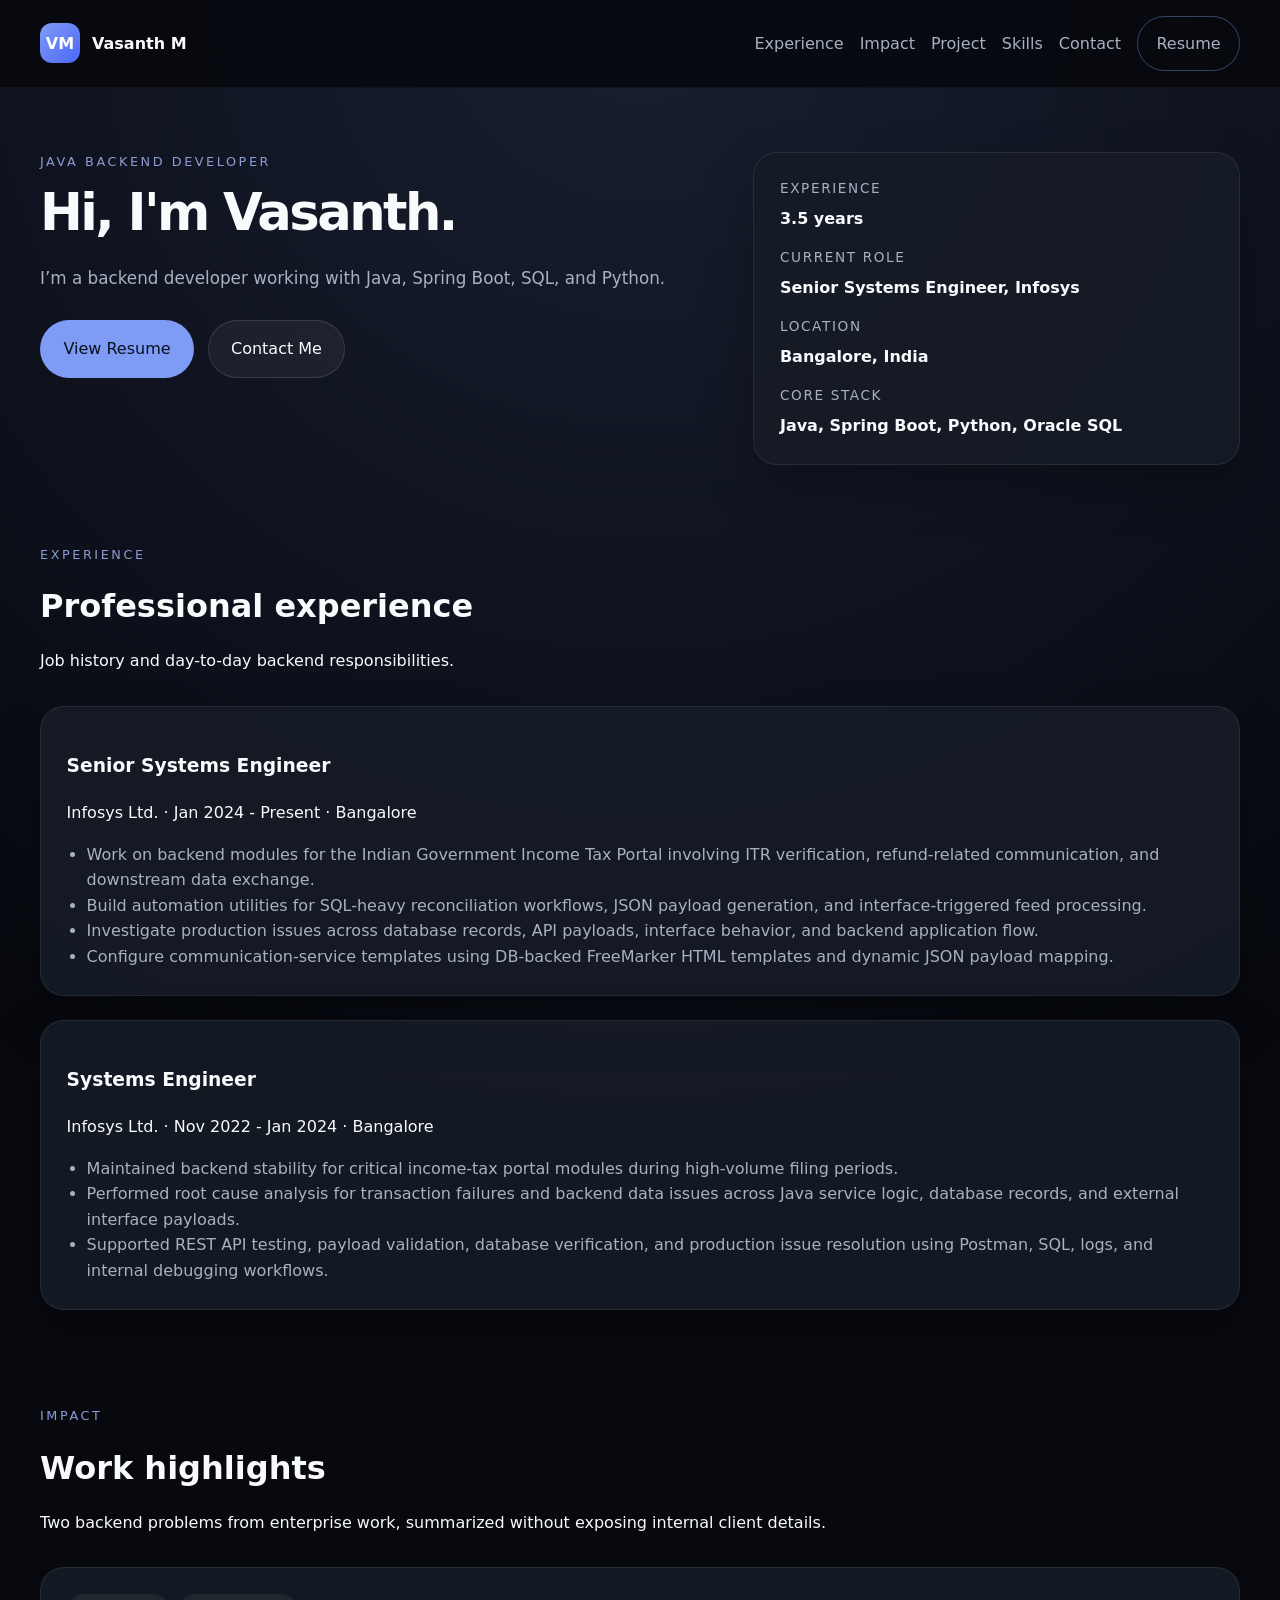
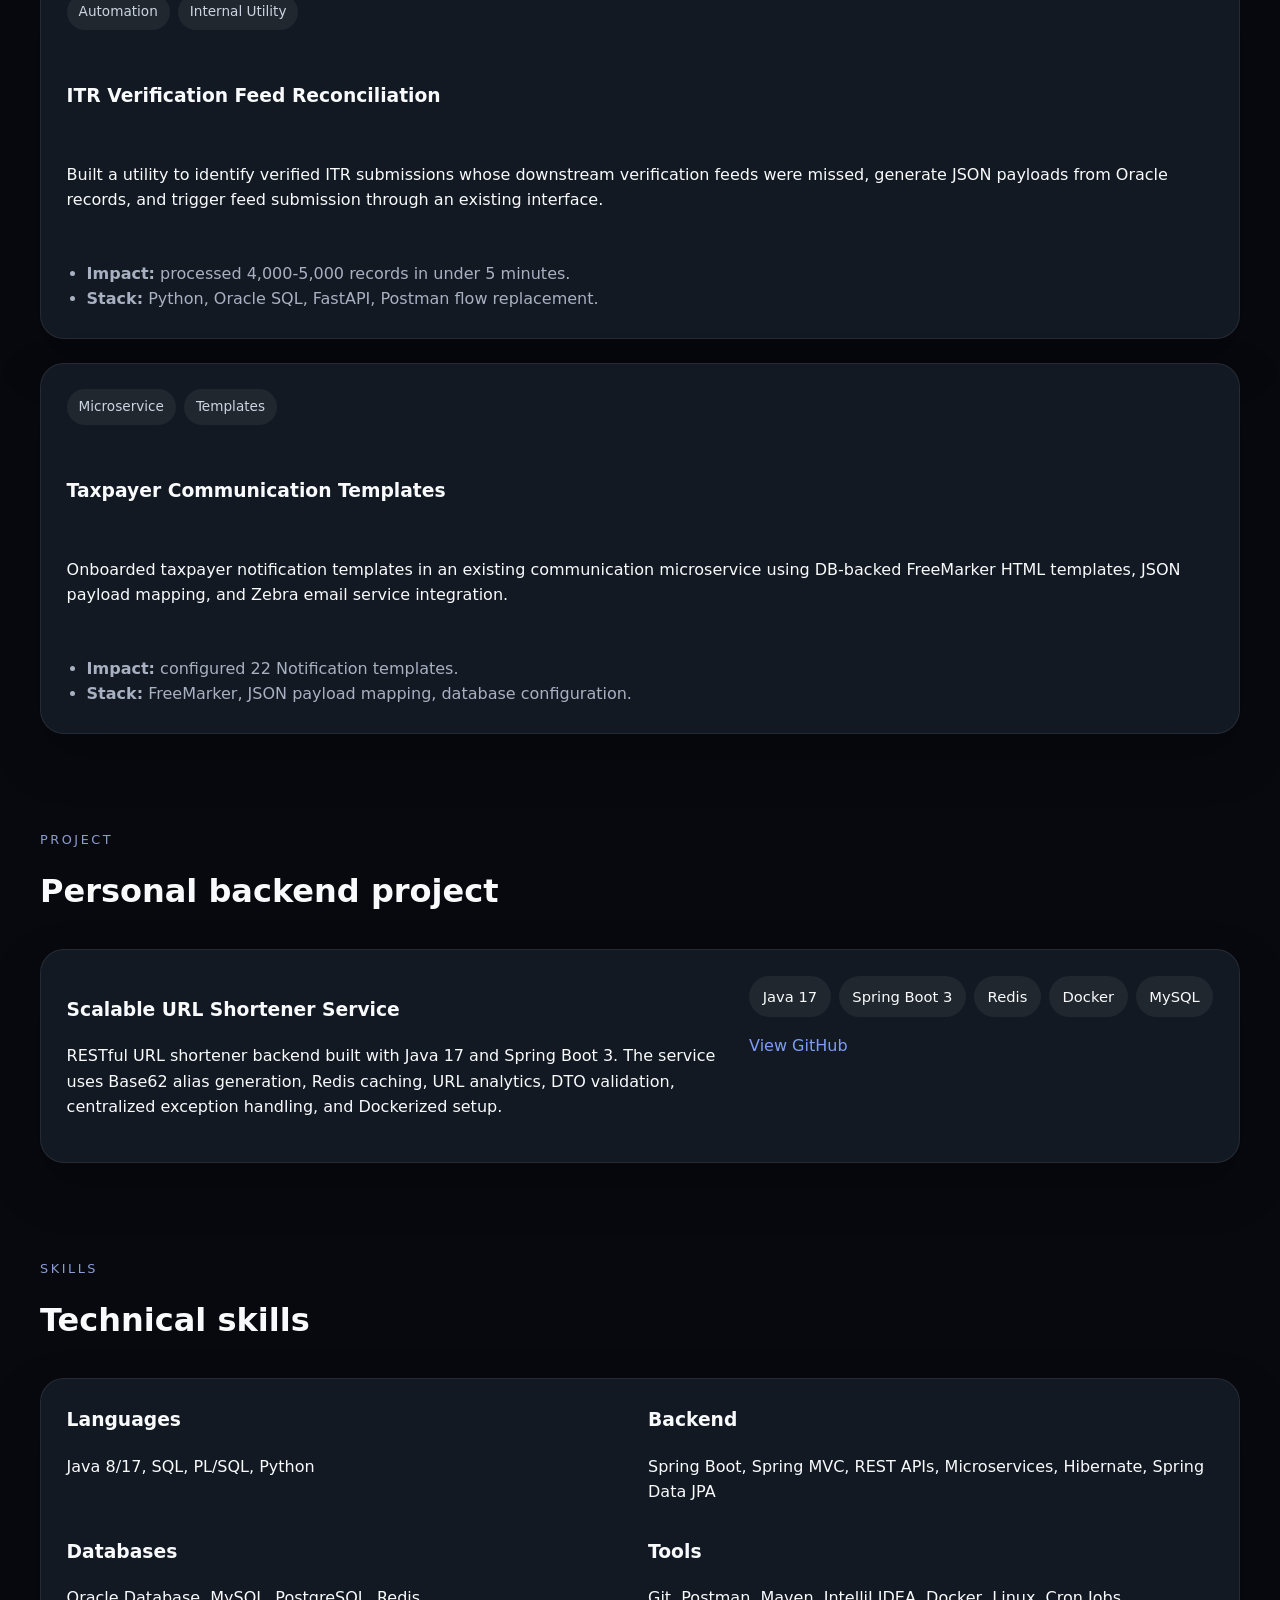
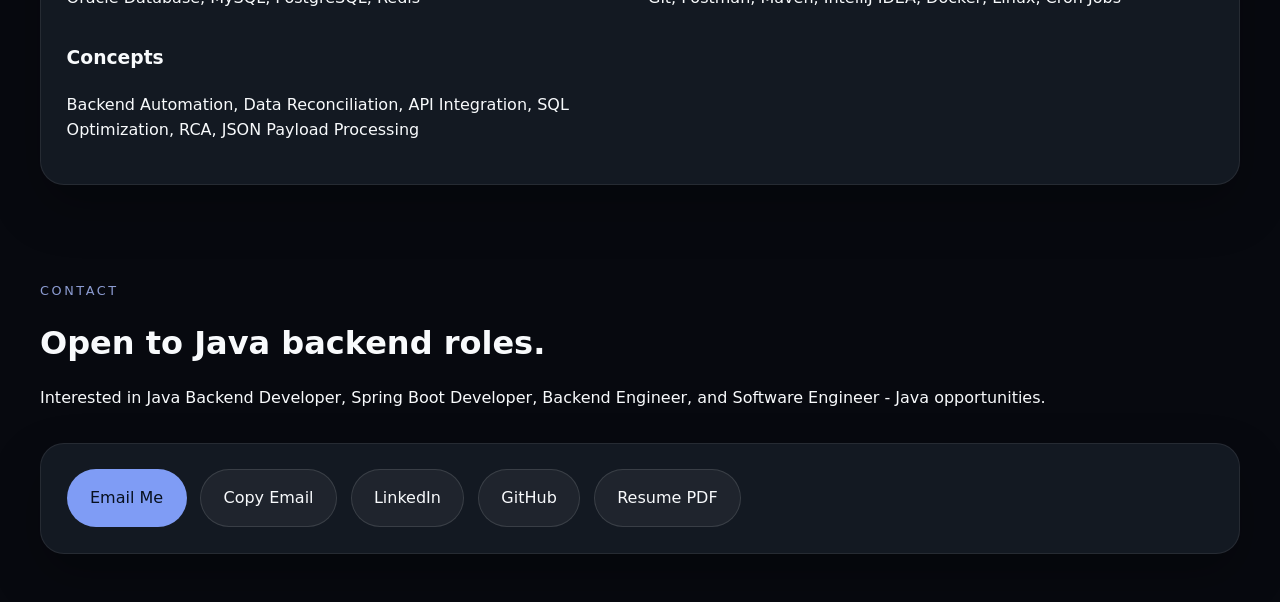
==== index.html @ 172b29e1 "Fixed Mobile Menu view" ====
<!doctype html>
<html lang="en">
<head>
  <meta charset="utf-8" />
  <meta name="viewport" content="width=device-width, initial-scale=1" />
  <title>Vasanth M | Java Backend Developer</title>
  <meta charset="UTF-8">
  <meta name="viewport" content="width=device-width, initial-scale=1.0">
  <title>Vasanth M | Portfolio</title>
  <link rel="icon" type="image/png" href="/favicon.png">
  <meta name="description" content="Portfolio of Vasanth M, Java Backend Developer with 3.5 years of experience in Java, Spring Boot, REST APIs, Oracle SQL, backend automation, data reconciliation, and production debugging." />
  <meta name="author" content="Vasanth M" />
  <meta name="robots" content="index, follow" />
  <meta property="og:title" content="Vasanth M | Java Backend Developer" />
  <meta property="og:description" content="Java Backend Developer focused on Spring Boot APIs, SQL-heavy backend workflows, automation utilities, and production debugging." />
  <meta property="og:type" content="website" />
  <meta property="og:url" content="https://www.vasanthkumar.online/" />
  <meta name="theme-color" content="#111318" />
  <link rel="icon" type="image/png" href="/favicon.png">  
  <link rel="canonical" href="https://www.vasanthkumar.online/" />
  <link rel="stylesheet" href="styles.css" />
  <script type="application/ld+json">
  {
    "@context": "https://schema.org",
    "@type": "Person",
    "name": "Vasanth M",
    "jobTitle": "Java Backend Developer",
    "email": "mailto:vasanthmodepalli@gmail.com",
    "telephone": "+91-8500149037",
    "url": "https://www.vasanthkumar.online/",
    "sameAs": [
      "https://www.linkedin.com/in/vasanthmodepalli/",
      "https://github.com/modepallivasanth"
    ],
    "address": {
      "@type": "PostalAddress",
      "addressLocality": "Bangalore",
      "addressCountry": "India"
    }
  }
  </script>
</head>
<body>
  <a class="skip-link" href="#main">Skip to content</a>

  <header class="site-header">
    <nav class="nav container" aria-label="Primary navigation">
      <a class="brand" href="#top" aria-label="Vasanth M home">
        <span class="brand-mark">VM</span>
        <span>Vasanth M</span>
      </a>
      <button class="nav-toggle" type="button" aria-expanded="false" aria-controls="nav-menu">Menu</button>
      <div class="nav-menu" id="nav-menu">
        <a href="#experience">Experience</a>
        <a href="#impact">Impact</a>
        <a href="#project">Project</a>
        <a href="#skills">Skills</a>
        <a href="#contact">Contact</a>
        <a class="nav-resume" href="assets/Vasanth_M_Resume.pdf" target="_blank" rel="noopener">Resume</a>
      </div>
    </nav>
  </header>

  <main id="main">
    <section class="hero container" id="top">
      <div class="hero-copy-wrap">
        <p class="eyebrow">Java Backend Developer</p>
        <h1>Hi, I'm Vasanth.</h1>
        <p class="hero-copy">
           I’m a backend developer working with Java, Spring Boot, SQL, and Python.
        </p>
        <div class="hero-actions" aria-label="Primary actions">
          <a class="btn btn-primary" href="assets/Vasanth_M_Resume.pdf" target="_blank" rel="noopener">View Resume</a>
          <a class="btn btn-secondary" href="mailto:vasanthmodepalli@gmail.com?subject=Java%20Backend%20Developer%20Opportunity">Contact Me</a>
        </div>
      </div>

      <aside class="profile-card card" aria-label="Profile summary">
        <dl>
          <div>
            <dt>Experience</dt>
            <dd>3.5 years</dd>
          </div>
          <div>
            <dt>Current Role</dt>
            <dd>Senior Systems Engineer, Infosys</dd>
          </div>
          <div>
            <dt>Location</dt>
            <dd>Bangalore, India</dd>
          </div>
          <div>
            <dt>Core Stack</dt>
            <dd>Java, Spring Boot, Python, Oracle SQL</dd>
          </div>
        </dl>
      </aside>
    </section>

    <!-- <section class="section container compact-section" aria-label="Career highlights">
      <div class="stat-grid">
        <article>
          <strong>4,000-5,000</strong>
          <span>verification-feed records processed through automation</span>
        </article>
        <article>
          <strong>&lt;5 minutes</strong>
          <span>execution time after replacing manual Postman flow</span>
        </article>
        <article>
          <strong>22</strong>
          <span>taxpayer communication templates onboarded</span>
        </article>
      </div>
    </section> -->

    <section class="section container" id="experience">
      <div class="section-heading">
        <p class="eyebrow">Experience</p>
        <h2>Professional experience</h2>
        <p>Job history and day-to-day backend responsibilities.</p>
      </div>

      <div class="experience-list">
        <article class="experience-card card">
          <div class="experience-meta">
            <h3>Senior Systems Engineer</h3>
            <p>Infosys Ltd. · Jan 2024 - Present · Bangalore</p>
          </div>
          <ul>
            <li>Work on backend modules for the Indian Government Income Tax Portal involving ITR verification, refund-related communication, and downstream data exchange.</li>
            <li>Build automation utilities for SQL-heavy reconciliation workflows, JSON payload generation, and interface-triggered feed processing.</li>
            <li>Investigate production issues across database records, API payloads, interface behavior, and backend application flow.</li>
            <li>Configure communication-service templates using DB-backed FreeMarker HTML templates and dynamic JSON payload mapping.</li>
          </ul>
        </article>

        <article class="experience-card card">
          <div class="experience-meta">
            <h3>Systems Engineer</h3>
            <p>Infosys Ltd. · Nov 2022 - Jan 2024 · Bangalore</p>
          </div>
          <ul>
            <li>Maintained backend stability for critical income-tax portal modules during high-volume filing periods.</li>
            <li>Performed root cause analysis for transaction failures and backend data issues across Java service logic, database records, and external interface payloads.</li>
            <li>Supported REST API testing, payload validation, database verification, and production issue resolution using Postman, SQL, logs, and internal debugging workflows.</li>
          </ul>
        </article>
      </div>
    </section>

    <section class="section container" id="impact">
      <div class="section-heading">
        <p class="eyebrow">Impact</p>
        <h2>Work highlights</h2>
        <p>Two backend problems from enterprise work, summarized without exposing internal client details.</p>
      </div>

      <div class="impact-grid">
        <article class="impact-card card">
          <div class="card-labels">
            <span>Automation</span>
            <span>Internal Utility</span>
          </div>
          <h3>ITR Verification Feed Reconciliation</h3>
          <p>
            Built a utility to identify verified ITR submissions whose downstream verification feeds were missed, generate JSON payloads from Oracle records, and trigger feed submission through an existing interface.
          </p>
          <ul class="mini-list">
            <li><strong>Impact:</strong> processed 4,000-5,000 records in under 5 minutes.</li>
            <li><strong>Stack:</strong> Python, Oracle SQL, FastAPI, Postman flow replacement.</li>
          </ul>
        </article>

        <article class="impact-card card">
          <div class="card-labels">
            <span>Microservice</span>
            <span>Templates</span>
          </div>
          <h3>Taxpayer Communication Templates</h3>
          <p>
            Onboarded taxpayer notification templates in an existing communication microservice using DB-backed FreeMarker HTML templates, JSON payload mapping, and Zebra email service integration.
          </p>
          <ul class="mini-list">
            <li><strong>Impact:</strong> configured 22 Notification templates.</li>
            <li><strong>Stack:</strong> FreeMarker, JSON payload mapping, database configuration.</li>
          </ul>
        </article>
      </div>
    </section>

    <section class="section container" id="project">
      <div class="section-heading">
        <p class="eyebrow">Project</p>
        <h2>Personal backend project</h2>
      </div>

      <article class="project-feature card">
        <div>
          <h3>Scalable URL Shortener Service</h3>
          <p>
            RESTful URL shortener backend built with Java 17 and Spring Boot 3. The service uses Base62 alias generation, Redis caching, URL analytics, DTO validation, centralized exception handling, and Dockerized setup.
          </p>
        </div>
        <div class="project-side">
          <div class="chip-row">
            <span>Java 17</span>
            <span>Spring Boot 3</span>
            <span>Redis</span>
            <span>Docker</span>
            <span>MySQL</span>
          </div>
          <a class="text-link" href="https://github.com/modepallivasanth" target="_blank" rel="noopener">View GitHub</a>
        </div>
      </article>
    </section>

    <section class="section container" id="skills">
      <div class="section-heading">
        <p class="eyebrow">Skills</p>
        <h2>Technical skills</h2>
      </div>

      <div class="skills-table card">
        <div>
          <h3>Languages</h3>
          <p>Java 8/17, SQL, PL/SQL, Python</p>
        </div>
        <div>
          <h3>Backend</h3>
          <p>Spring Boot, Spring MVC, REST APIs, Microservices, Hibernate, Spring Data JPA</p>
        </div>
        <div>
          <h3>Databases</h3>
          <p>Oracle Database, MySQL, PostgreSQL, Redis</p>
        </div>
        <div>
          <h3>Tools</h3>
          <p>Git, Postman, Maven, IntelliJ IDEA, Docker, Linux, Cron Jobs</p>
        </div>
        <div>
          <h3>Concepts</h3>
          <p>Backend Automation, Data Reconciliation, API Integration, SQL Optimization, RCA, JSON Payload Processing</p>
        </div>
      </div>
    </section>

    <section class="section container" id="contact">
      <div class="section-heading">
        <p class="eyebrow">Contact</p>
        <h2>Open to Java backend roles.</h2>
        <p>Interested in Java Backend Developer, Spring Boot Developer, Backend Engineer, and Software Engineer - Java opportunities.</p>
      </div>

      <div class="contact-panel card">
        <div class="contact-actions" aria-label="Contact links">
          <a class="btn btn-primary" href="mailto:vasanthmodepalli@gmail.com?subject=Java%20Backend%20Developer%20Opportunity">Email Me</a>
          <button class="btn btn-secondary" type="button" data-copy="vasanthmodepalli@gmail.com">Copy Email</button>
          <a class="btn btn-secondary" href="https://www.linkedin.com/in/vasanthmodepalli/" target="_blank" rel="noopener">LinkedIn</a>
          <a class="btn btn-secondary" href="https://github.com/modepallivasanth" target="_blank" rel="noopener">GitHub</a>
          <a class="btn btn-secondary" href="assets/Vasanth_M_Resume.pdf" target="_blank" rel="noopener">Resume PDF</a>
        </div>
      </div>
    </section>
  </main>

  <script src="script.js"></script>
</body>
</html>
---- styles.css ----
:root {
  color-scheme: dark;
  --bg: #07090f;
  --surface: #0f1720;
  --surface-2: #161c26;
  --surface-border: rgba(255, 255, 255, 0.08);
  --text: #f8fafc;
  --muted: #a8b1c2;
  --primary: #7f9cf5;
  --primary-strong: #4f6efb;
  --radius: 24px;
  --shadow: 0 22px 50px rgba(0, 0, 0, 0.25);
  font-family: Inter, system-ui, -apple-system, BlinkMacSystemFont, "Segoe UI", sans-serif;
}

*,
*::before,
*::after {
  box-sizing: border-box;
}

html {
  scroll-behavior: smooth;
}

body {
  margin: 0;
  min-height: 100vh;
  overflow-x: hidden;
  background: radial-gradient(circle at top, rgba(127, 156, 245, 0.15), transparent 30%), var(--bg);
  color: var(--text);
  line-height: 1.6;
}

.skip-link {
  position: absolute;
  left: -9999px;
  top: auto;
  width: 1px;
  height: 1px;
  overflow: hidden;
}

.skip-link:focus-visible {
  position: fixed;
  left: 1rem;
  top: 1rem;
  width: auto;
  height: auto;
  padding: 0.85rem 1rem;
  background: rgba(15, 23, 42, 0.96);
  border-radius: 999px;
  color: var(--text);
  text-decoration: none;
  z-index: 20;
}

img {
  max-width: 100%;
  display: block;
}

button,
a {
  font: inherit;
}

.container {
  width: min(1200px, calc(100% - 2rem));
  margin: 0 auto;
}

.site-header {
  position: sticky;
  top: 0;
  z-index: 10;
  backdrop-filter: blur(18px);
  background: rgba(7, 9, 15, 0.92);
  border-bottom: 1px solid rgba(255, 255, 255, 0.04);
}

.nav {
  display: flex;
  align-items: center;
  justify-content: space-between;
  gap: 1.5rem;
  padding: 1rem 0;
}

.brand {
  display: inline-flex;
  align-items: center;
  gap: 0.75rem;
  text-decoration: none;
  color: var(--text);
  font-weight: 600;
}

.brand-mark {
  width: 40px;
  height: 40px;
  display: inline-flex;
  align-items: center;
  justify-content: center;
  border-radius: 12px;
  background: linear-gradient(135deg, var(--primary), #4c67f8);
  color: white;
  font-weight: 700;
}

.nav-toggle {
  display: none;
  border: 1px solid rgba(255, 255, 255, 0.12);
  background: rgba(255, 255, 255, 0.03);
  color: var(--text);
  border-radius: 12px;
  padding: 0.8rem 1rem;
  cursor: pointer;
}

.nav-menu {
  display: flex;
  flex-wrap: wrap;
  align-items: center;
  justify-content: flex-end;
  gap: 1rem;
}

.nav-menu a {
  color: var(--muted);
  text-decoration: none;
  transition: color 0.2s ease;
}

.nav-menu a:hover,
.nav-menu a:focus-visible {
  color: var(--text);
}

.nav-resume {
  padding: 0.85rem 1.15rem;
  border: 1px solid rgba(127, 156, 245, 0.4);
  border-radius: 999px;
  color: var(--primary);
}

.hero {
  display: grid;
  grid-template-columns: minmax(0, 1.4fr) minmax(280px, 1fr);
  gap: 2rem;
  align-items: start;
  padding: 4rem 0 2rem;
}

.hero-copy-wrap {
  max-width: 680px;
}

.eyebrow {
  margin: 0 0 1rem;
  color: #8c9cd2;
  letter-spacing: 0.2em;
  text-transform: uppercase;
  font-size: 0.8rem;
}

h1 {
  margin: 0;
  font-size: clamp(2.75rem, 4vw, 4.5rem);
  line-height: 0.95;
  letter-spacing: -0.05em;
}

.hero-copy {
  margin: 1.75rem 0;
  font-size: 1.05rem;
  max-width: 720px;
  color: var(--muted);
}

.hero-actions {
  display: flex;
  flex-wrap: wrap;
  gap: 0.85rem;
}

.btn {
  display: inline-flex;
  align-items: center;
  justify-content: center;
  border-radius: 999px;
  padding: 0.95rem 1.4rem;
  text-decoration: none;
  border: 1px solid transparent;
  transition: transform 0.2s ease, background 0.2s ease, border-color 0.2s ease;
}

.btn:hover,
.btn:focus-visible {
  transform: translateY(-1px);
}

.btn-primary {
  background: var(--primary);
  color: #07101f;
}

.btn-secondary {
  background: rgba(255, 255, 255, 0.05);
  color: var(--text);
  border-color: rgba(255, 255, 255, 0.12);
}

.card {
  background: rgba(22, 28, 38, 0.88);
  border: 1px solid var(--surface-border);
  border-radius: var(--radius);
  box-shadow: var(--shadow);
  padding: 1.6rem;
}

.profile-card {
  width: 100%;
  min-width: 0;
}

.profile-card dl {
  display: grid;
  gap: 1rem;
  margin: 0;
}

.profile-card dt {
  margin: 0;
  font-size: 0.85rem;
  color: var(--muted);
  text-transform: uppercase;
  letter-spacing: 0.12em;
}

.profile-card dd {
  margin: 0.35rem 0 0;
  font-weight: 600;
}

.section {
  padding: 3rem 0;
}

.compact-section {
  padding-top: 0;
}

.stat-grid {
  display: grid;
  grid-template-columns: repeat(3, minmax(0, 1fr));
  gap: 1rem;
}

.stat-grid article {
  padding: 1.5rem;
  border: 1px solid rgba(255, 255, 255, 0.08);
  border-radius: var(--radius);
}

.stat-grid strong {
  display: block;
  font-size: 2rem;
  margin-bottom: 0.75rem;
  color: var(--text);
}

.section-heading {
  margin-bottom: 2rem;
}

.section-heading h2 {
  margin: 0.35rem 0 0;
  font-size: clamp(2rem, 2.5vw, 2.75rem);
}

.experience-list,
.impact-grid {
  display: grid;
  gap: 1.5rem;
}

.experience-card ul,
.impact-card ul {
  padding-left: 1.25rem;
  margin: 1rem 0 0;
  color: var(--muted);
}

.impact-card {
  display: grid;
  gap: 1rem;
}

.card-labels {
  display: flex;
  flex-wrap: wrap;
  gap: 0.5rem;
  margin-bottom: 1rem;
}

.card-labels span {
  background: rgba(255, 255, 255, 0.06);
  padding: 0.45rem 0.75rem;
  border-radius: 999px;
  color: #cbd5e1;
  font-size: 0.85rem;
}

.project-feature {
  display: grid;
  grid-template-columns: 1.5fr auto;
  gap: 1.5rem;
  align-items: start;
}

.chip-row {
  display: flex;
  flex-wrap: wrap;
  gap: 0.5rem;
  margin-bottom: 1rem;
}

.chip-row span {
  background: rgba(255, 255, 255, 0.06);
  padding: 0.55rem 0.85rem;
  border-radius: 999px;
  font-size: 0.92rem;
}

.text-link {
  color: var(--primary);
  text-decoration: none;
}

.skills-table {
  display: grid;
  gap: 1rem;
  grid-template-columns: repeat(2, minmax(0, 1fr));
}

.skills-table h3 {
  margin-top: 0;
}

.contact-panel {
  display: flex;
  justify-content: space-between;
  align-items: center;
}

.contact-actions {
  display: flex;
  flex-wrap: wrap;
  gap: 0.85rem;
}

.footer {
  padding: 2rem 0 3rem;
  display: flex;
  flex-wrap: wrap;
  justify-content: space-between;
  gap: 1rem;
  color: var(--muted);
  font-size: 0.95rem;
}

@media (max-width: 980px) {
  .hero {
    grid-template-columns: 1fr;
  }
  .project-feature {
    grid-template-columns: 1fr;
  }
  .skills-table {
    grid-template-columns: 1fr;
  }
  .contact-panel {
    flex-direction: column;
    align-items: stretch;
  }
}

@media (max-width: 820px) {
  .nav {
    flex-direction: column;
    align-items: stretch;
  }

  .nav-toggle {
    display: inline-flex;
  }

  .nav-menu {
    width: 100%;
    display: flex;
    flex-direction: column;
    gap: 0.75rem;
    max-height: 0;
    opacity: 0;
    visibility: hidden;
    overflow: hidden;
    padding: 0;
    transition: max-height 0.3s ease, opacity 0.3s ease, visibility 0.3s ease;
  }

  .nav-menu.is-open {
    max-height: 520px;
    opacity: 1;
    visibility: visible;
  }

  .nav-menu a {
    padding: 0.9rem 0;
    border-bottom: 1px solid rgba(255, 255, 255, 0.08);
  }

  .stat-grid {
    grid-template-columns: 1fr;
  }

  .experience-list,
  .impact-grid {
    grid-template-columns: 1fr;
  }

  .hero-actions,
  .contact-actions {
    flex-direction: column;
  }
}

@media (max-width: 560px) {
  .container {
    width: calc(100% - 1.5rem);
  }
  h1 {
    font-size: 2.5rem;
  }
  .nav-menu a {
    padding: 0.85rem 0;
  }
}
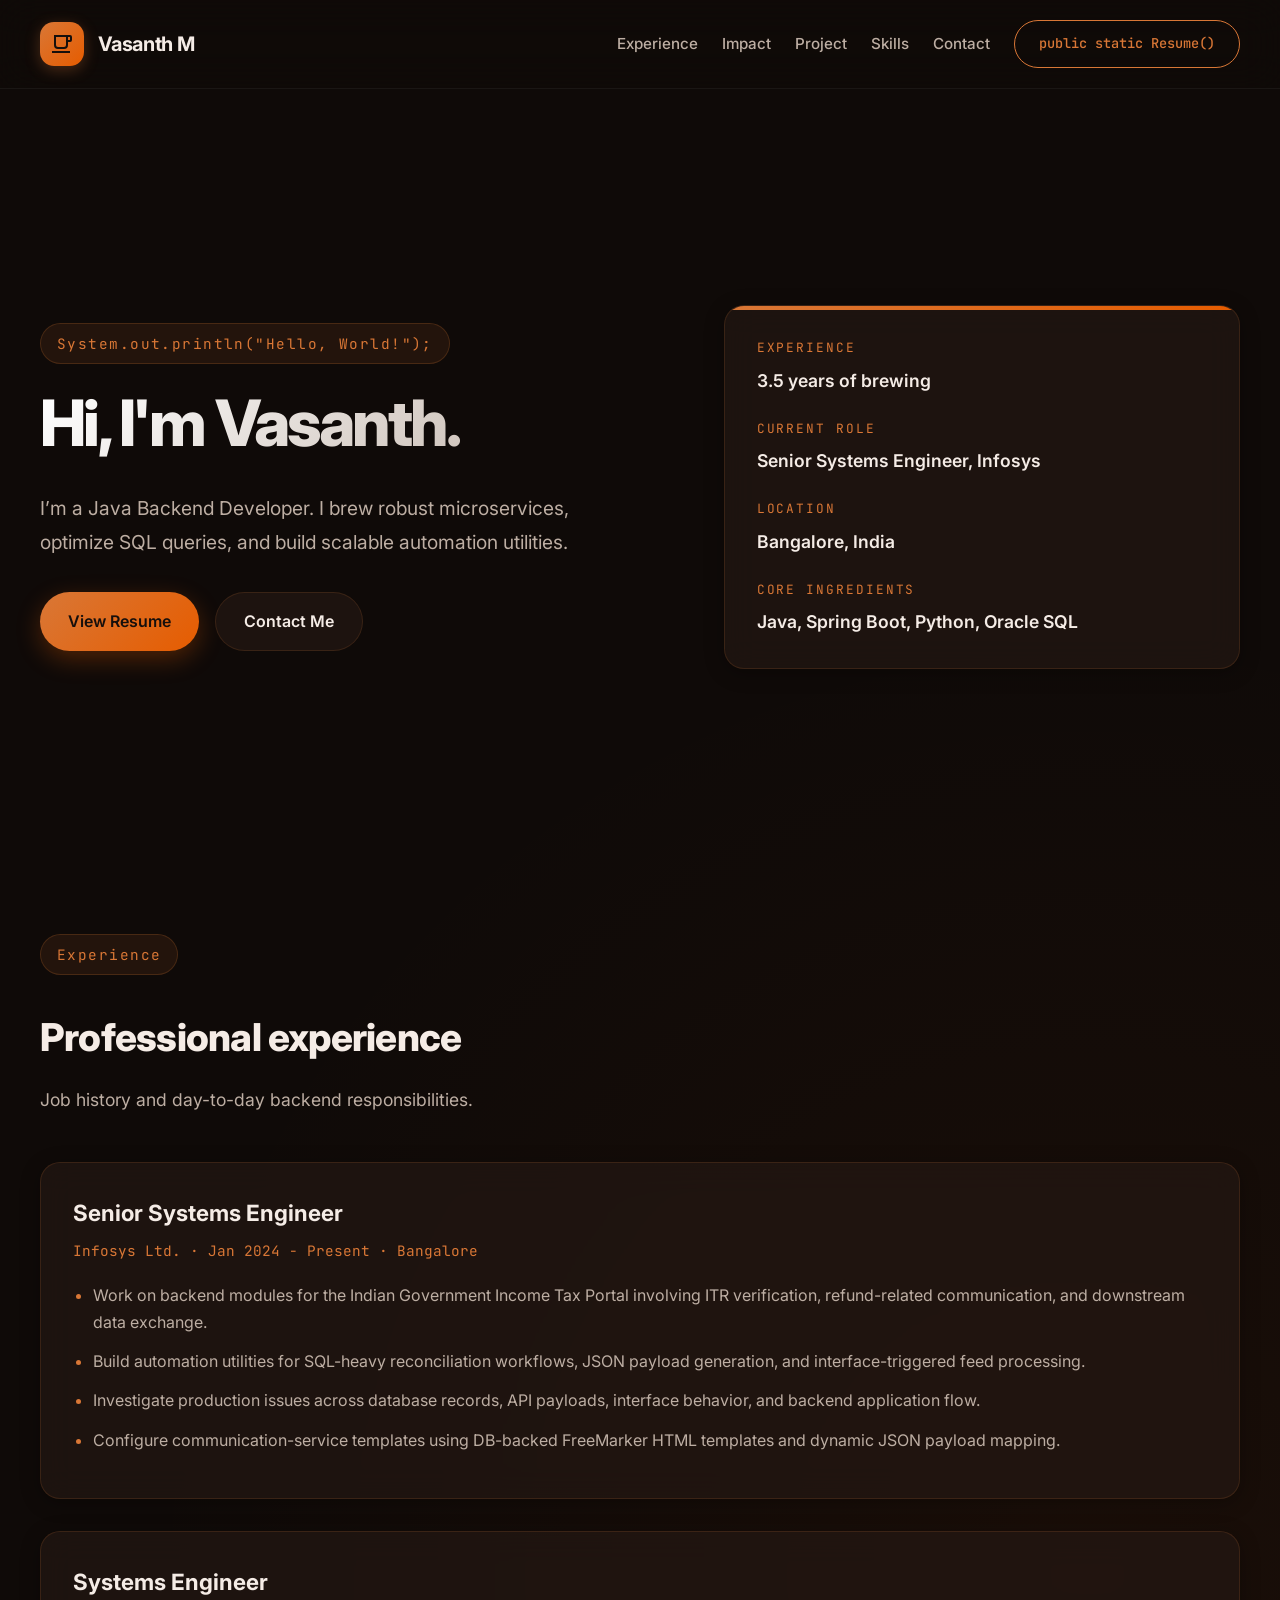
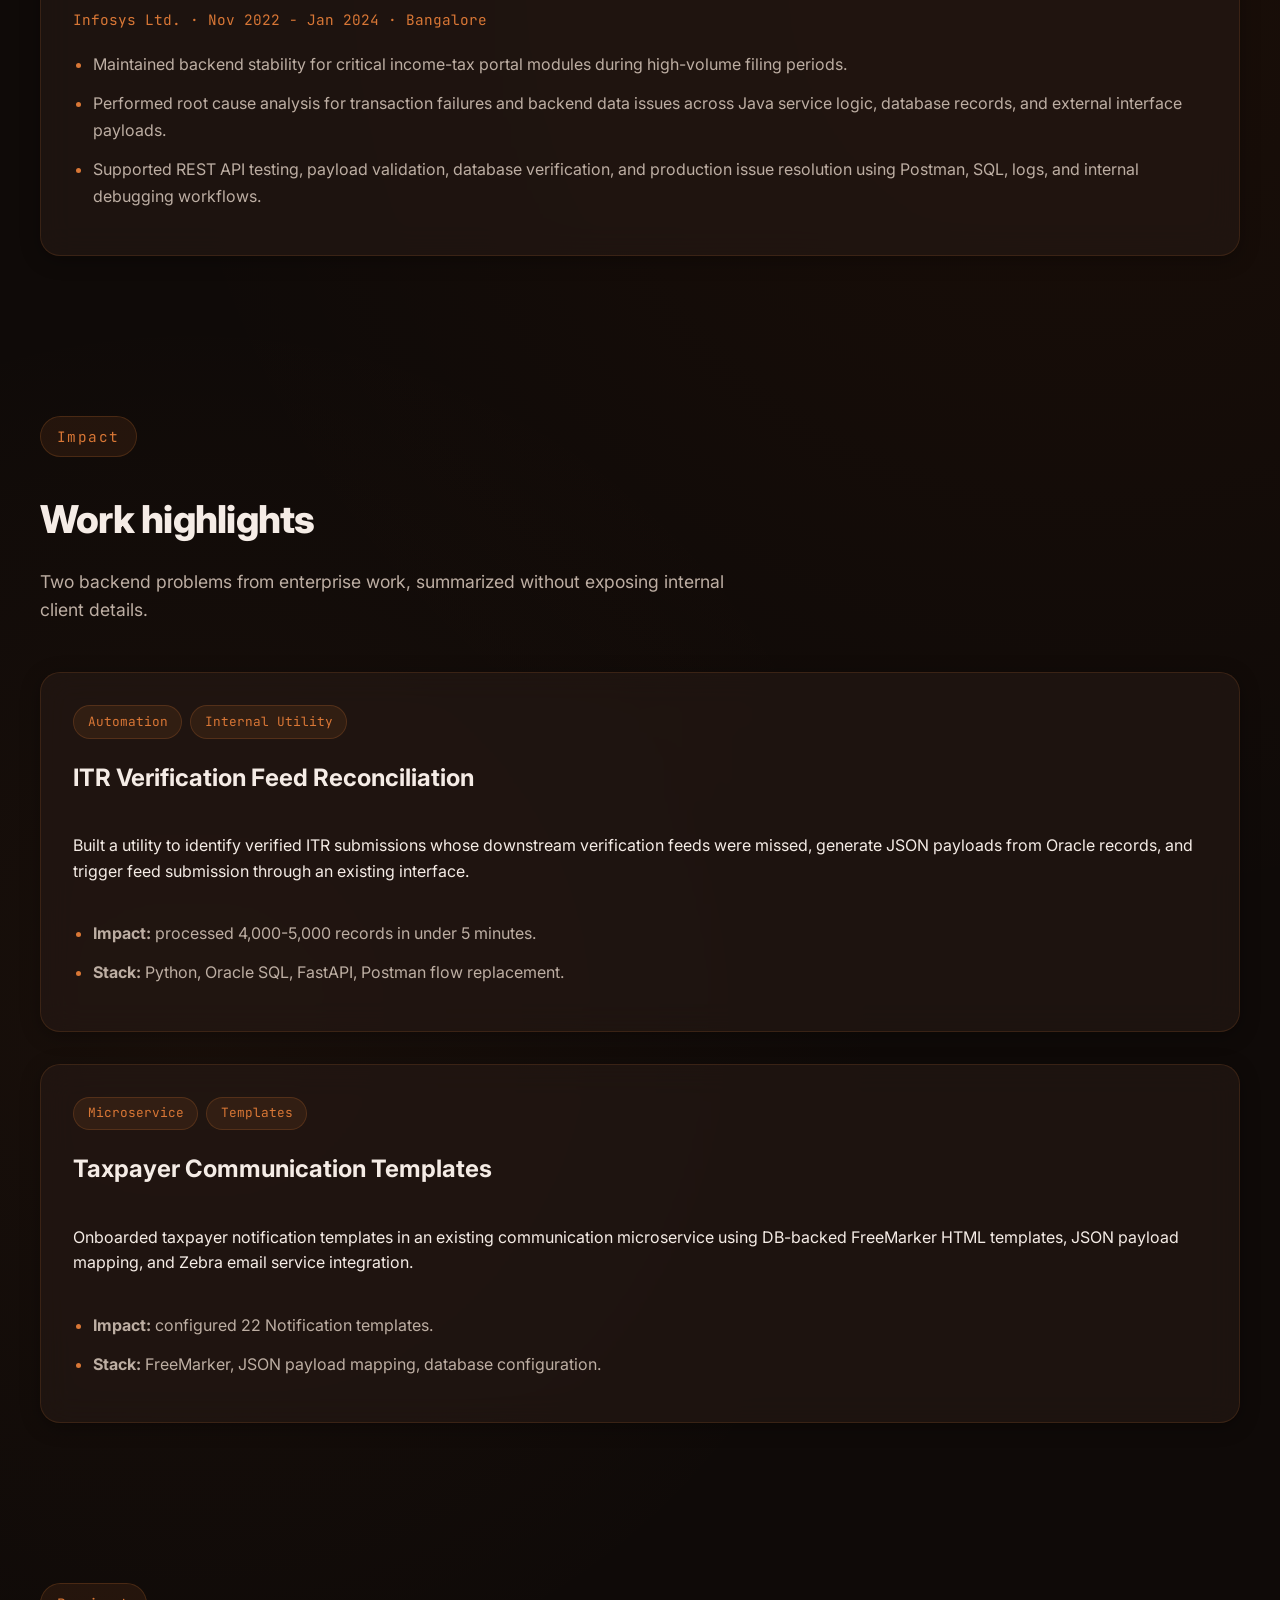
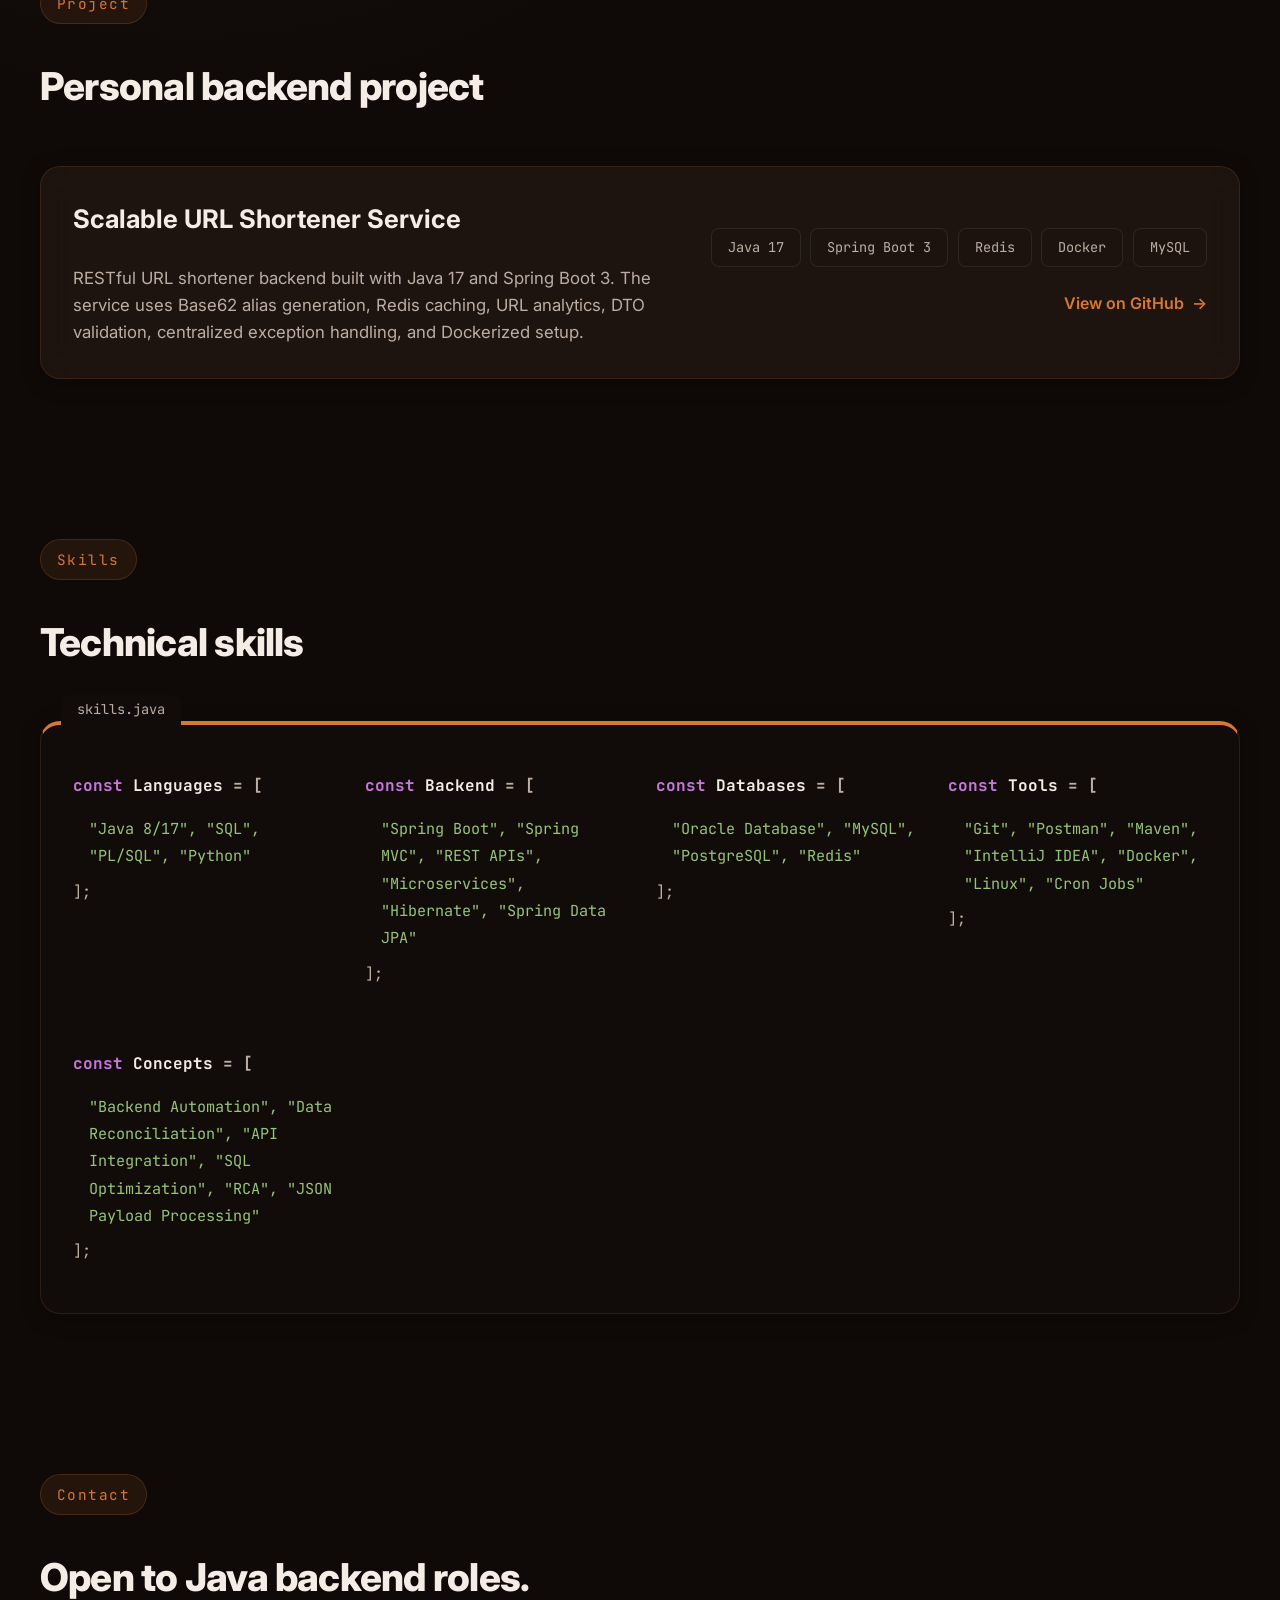
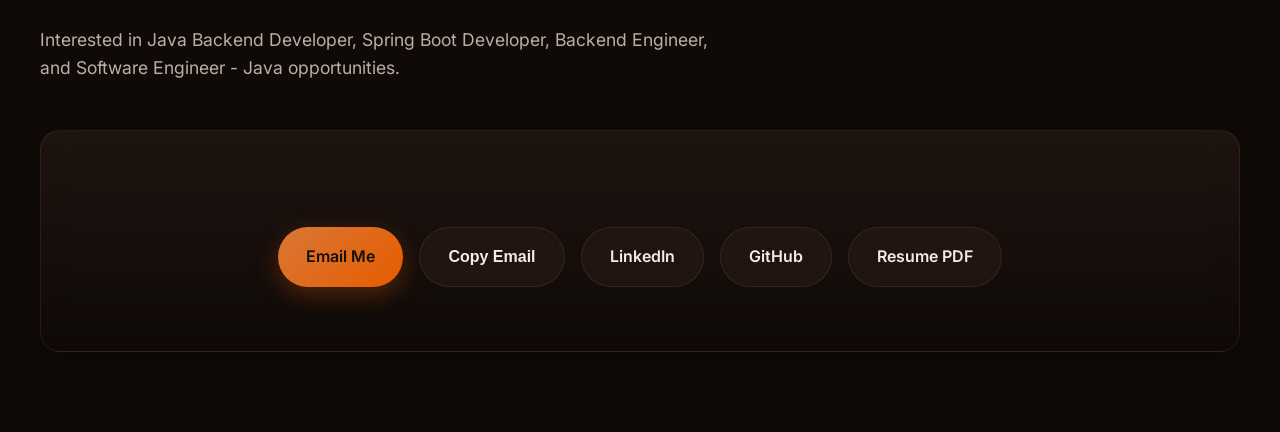
==== commit 7b8bed01: "UI changes" ====
--- a/index.html
+++ b/index.html
@@ -1,62 +1,94 @@
 <!doctype html>
 <html lang="en">
+
 <head>
   <meta charset="utf-8" />
-  <meta name="viewport" content="width=device-width, initial-scale=1" />
+  <meta name="description"
+    content="Vasanth Kumar Modepalli is a Java Backend Developer in Bangalore with experience in Spring Boot, REST APIs, Oracle SQL, Python automation, and production debugging.">
   <title>Vasanth M | Java Backend Developer</title>
-  <meta charset="UTF-8">
   <meta name="viewport" content="width=device-width, initial-scale=1.0">
-  <title>Vasanth M | Portfolio</title>
   <link rel="icon" type="image/png" href="/favicon.png">
-  <meta name="description" content="Portfolio of Vasanth M, Java Backend Developer with 3.5 years of experience in Java, Spring Boot, REST APIs, Oracle SQL, backend automation, data reconciliation, and production debugging." />
   <meta name="author" content="Vasanth M" />
   <meta name="robots" content="index, follow" />
   <meta property="og:title" content="Vasanth M | Java Backend Developer" />
-  <meta property="og:description" content="Java Backend Developer focused on Spring Boot APIs, SQL-heavy backend workflows, automation utilities, and production debugging." />
+  <meta property="og:description"
+    content="Java Backend Developer focused on Spring Boot APIs, SQL-heavy backend workflows, automation utilities, and production debugging." />
   <meta property="og:type" content="website" />
   <meta property="og:url" content="https://www.vasanthkumar.online/" />
-  <meta name="theme-color" content="#111318" />
-  <link rel="icon" type="image/png" href="/favicon.png">  
+  <meta name="theme-color" content="#0f0a08" />
   <link rel="canonical" href="https://www.vasanthkumar.online/" />
+  
+  <!-- Google Fonts: Inter & JetBrains Mono -->
+  <link rel="preconnect" href="https://fonts.googleapis.com">
+  <link rel="preconnect" href="https://fonts.gstatic.com" crossorigin>
+  <link href="https://fonts.googleapis.com/css2?family=Inter:wght@400;500;600;800&family=JetBrains+Mono:wght@400;600;700&display=swap" rel="stylesheet">
+  
   <link rel="stylesheet" href="styles.css" />
+
   <script type="application/ld+json">
   {
-    "@context": "https://schema.org",
+  "@context": "https://schema.org",
+  "@type": "ProfilePage",
+  "mainEntity": {
     "@type": "Person",
-    "name": "Vasanth M",
+    "name": "Vasanth Kumar Modepalli",
+    "alternateName": [
+      "Vasanth M",
+      "Vasanth Kumar",
+      "Modepalli Vasanth"
+    ],
     "jobTitle": "Java Backend Developer",
+    "url": "https://www.vasanthkumar.online/",
     "email": "mailto:vasanthmodepalli@gmail.com",
-    "telephone": "+91-8500149037",
-    "url": "https://www.vasanthkumar.online/",
-    "sameAs": [
-      "https://www.linkedin.com/in/vasanthmodepalli/",
-      "https://github.com/modepallivasanth"
-    ],
     "address": {
       "@type": "PostalAddress",
       "addressLocality": "Bangalore",
       "addressCountry": "India"
-    }
-  }
+    },
+    "worksFor": {
+      "@type": "Organization",
+      "name": "Infosys"
+    },
+    "knowsAbout": [
+      "Java",
+      "Spring Boot",
+      "REST APIs",
+      "Oracle SQL",
+      "Python",
+      "Backend Automation",
+      "Production Debugging"
+    ],
+    "sameAs": [
+      "https://www.linkedin.com/in/vasanthmodepalli/",
+      "https://github.com/modepallivasanth"
+        ]
+      }
+    } 
   </script>
 </head>
+
 <body>
   <a class="skip-link" href="#main">Skip to content</a>
 
   <header class="site-header">
     <nav class="nav container" aria-label="Primary navigation">
       <a class="brand" href="#top" aria-label="Vasanth M home">
-        <span class="brand-mark">VM</span>
+        <span class="brand-mark">
+          <!-- Coffee Cup SVG -->
+          <svg xmlns="http://www.w3.org/2000/svg" viewBox="0 0 24 24">
+            <path d="M2,21V19H20V21H2M20,8V5H18V8H20M20,3A2,2 0 0,1 22,5V8A2,2 0 0,1 20,10H18V13A4,4 0 0,1 14,17H8A4,4 0 0,1 4,13V3H20M16,5H6V13A2,2 0 0,0 8,15H14A2,2 0 0,0 16,13V5Z" />
+          </svg>
+        </span>
         <span>Vasanth M</span>
       </a>
-      <button class="nav-toggle" type="button" aria-expanded="false" aria-controls="nav-menu">Menu</button>
+      <button class="nav-toggle" type="button" aria-expanded="false" aria-controls="nav-menu">Menu //_</button>
       <div class="nav-menu" id="nav-menu">
         <a href="#experience">Experience</a>
         <a href="#impact">Impact</a>
         <a href="#project">Project</a>
         <a href="#skills">Skills</a>
         <a href="#contact">Contact</a>
-        <a class="nav-resume" href="assets/Vasanth_M_Resume.pdf" target="_blank" rel="noopener">Resume</a>
+        <a class="nav-resume" href="assets/Vasanth__Modepalli__Resume.pdf" target="_blank" rel="noopener">public static Resume()</a>
       </div>
     </nav>
   </header>
@@ -64,13 +96,13 @@
   <main id="main">
     <section class="hero container" id="top">
       <div class="hero-copy-wrap">
-        <p class="eyebrow">Java Backend Developer</p>
+        <p class="eyebrow">System.out.println("Hello, World!");</p>
         <h1>Hi, I'm Vasanth.</h1>
         <p class="hero-copy">
-           I’m a backend developer working with Java, Spring Boot, SQL, and Python.
+          I’m a Java Backend Developer. I brew robust microservices, optimize SQL queries, and build scalable automation utilities.
         </p>
         <div class="hero-actions" aria-label="Primary actions">
-          <a class="btn btn-primary" href="assets/Vasanth_M_Resume.pdf" target="_blank" rel="noopener">View Resume</a>
+          <a class="btn btn-primary" href="assets/Vasanth__Modepalli__Resume.pdf" target="_blank" rel="noopener">View Resume</a>
           <a class="btn btn-secondary" href="mailto:vasanthmodepalli@gmail.com?subject=Java%20Backend%20Developer%20Opportunity">Contact Me</a>
         </div>
       </div>
@@ -79,7 +111,7 @@
         <dl>
           <div>
             <dt>Experience</dt>
-            <dd>3.5 years</dd>
+            <dd>3.5 years of brewing</dd>
           </div>
           <div>
             <dt>Current Role</dt>
@@ -90,29 +122,12 @@
             <dd>Bangalore, India</dd>
           </div>
           <div>
-            <dt>Core Stack</dt>
+            <dt>Core Ingredients</dt>
             <dd>Java, Spring Boot, Python, Oracle SQL</dd>
           </div>
         </dl>
       </aside>
     </section>
-
-    <!-- <section class="section container compact-section" aria-label="Career highlights">
-      <div class="stat-grid">
-        <article>
-          <strong>4,000-5,000</strong>
-          <span>verification-feed records processed through automation</span>
-        </article>
-        <article>
-          <strong>&lt;5 minutes</strong>
-          <span>execution time after replacing manual Postman flow</span>
-        </article>
-        <article>
-          <strong>22</strong>
-          <span>taxpayer communication templates onboarded</span>
-        </article>
-      </div>
-    </section> -->
 
     <section class="section container" id="experience">
       <div class="section-heading">
@@ -128,10 +143,14 @@
             <p>Infosys Ltd. · Jan 2024 - Present · Bangalore</p>
           </div>
           <ul>
-            <li>Work on backend modules for the Indian Government Income Tax Portal involving ITR verification, refund-related communication, and downstream data exchange.</li>
-            <li>Build automation utilities for SQL-heavy reconciliation workflows, JSON payload generation, and interface-triggered feed processing.</li>
-            <li>Investigate production issues across database records, API payloads, interface behavior, and backend application flow.</li>
-            <li>Configure communication-service templates using DB-backed FreeMarker HTML templates and dynamic JSON payload mapping.</li>
+            <li>Work on backend modules for the Indian Government Income Tax Portal involving ITR verification,
+              refund-related communication, and downstream data exchange.</li>
+            <li>Build automation utilities for SQL-heavy reconciliation workflows, JSON payload generation, and
+              interface-triggered feed processing.</li>
+            <li>Investigate production issues across database records, API payloads, interface behavior, and backend
+              application flow.</li>
+            <li>Configure communication-service templates using DB-backed FreeMarker HTML templates and dynamic JSON
+              payload mapping.</li>
           </ul>
         </article>
 
@@ -142,8 +161,10 @@
           </div>
           <ul>
             <li>Maintained backend stability for critical income-tax portal modules during high-volume filing periods.</li>
-            <li>Performed root cause analysis for transaction failures and backend data issues across Java service logic, database records, and external interface payloads.</li>
-            <li>Supported REST API testing, payload validation, database verification, and production issue resolution using Postman, SQL, logs, and internal debugging workflows.</li>
+            <li>Performed root cause analysis for transaction failures and backend data issues across Java service
+              logic, database records, and external interface payloads.</li>
+            <li>Supported REST API testing, payload validation, database verification, and production issue resolution
+              using Postman, SQL, logs, and internal debugging workflows.</li>
           </ul>
         </article>
       </div>
@@ -164,7 +185,8 @@
           </div>
           <h3>ITR Verification Feed Reconciliation</h3>
           <p>
-            Built a utility to identify verified ITR submissions whose downstream verification feeds were missed, generate JSON payloads from Oracle records, and trigger feed submission through an existing interface.
+            Built a utility to identify verified ITR submissions whose downstream verification feeds were missed,
+            generate JSON payloads from Oracle records, and trigger feed submission through an existing interface.
           </p>
           <ul class="mini-list">
             <li><strong>Impact:</strong> processed 4,000-5,000 records in under 5 minutes.</li>
@@ -179,7 +201,8 @@
           </div>
           <h3>Taxpayer Communication Templates</h3>
           <p>
-            Onboarded taxpayer notification templates in an existing communication microservice using DB-backed FreeMarker HTML templates, JSON payload mapping, and Zebra email service integration.
+            Onboarded taxpayer notification templates in an existing communication microservice using DB-backed
+            FreeMarker HTML templates, JSON payload mapping, and Zebra email service integration.
           </p>
           <ul class="mini-list">
             <li><strong>Impact:</strong> configured 22 Notification templates.</li>
@@ -199,7 +222,9 @@
         <div>
           <h3>Scalable URL Shortener Service</h3>
           <p>
-            RESTful URL shortener backend built with Java 17 and Spring Boot 3. The service uses Base62 alias generation, Redis caching, URL analytics, DTO validation, centralized exception handling, and Dockerized setup.
+            RESTful URL shortener backend built with Java 17 and Spring Boot 3. The service uses Base62 alias
+            generation, Redis caching, URL analytics, DTO validation, centralized exception handling, and Dockerized
+            setup.
           </p>
         </div>
         <div class="project-side">
@@ -210,7 +235,7 @@
             <span>Docker</span>
             <span>MySQL</span>
           </div>
-          <a class="text-link" href="https://github.com/modepallivasanth" target="_blank" rel="noopener">View GitHub</a>
+          <a class="text-link" href="https://github.com/modepallivasanth" target="_blank" rel="noopener">View on GitHub</a>
         </div>
       </article>
     </section>
@@ -224,23 +249,23 @@
       <div class="skills-table card">
         <div>
           <h3>Languages</h3>
-          <p>Java 8/17, SQL, PL/SQL, Python</p>
+          <p>"Java 8/17", "SQL", "PL/SQL", "Python"</p>
         </div>
         <div>
           <h3>Backend</h3>
-          <p>Spring Boot, Spring MVC, REST APIs, Microservices, Hibernate, Spring Data JPA</p>
+          <p>"Spring Boot", "Spring MVC", "REST APIs", "Microservices", "Hibernate", "Spring Data JPA"</p>
         </div>
         <div>
           <h3>Databases</h3>
-          <p>Oracle Database, MySQL, PostgreSQL, Redis</p>
+          <p>"Oracle Database", "MySQL", "PostgreSQL", "Redis"</p>
         </div>
         <div>
           <h3>Tools</h3>
-          <p>Git, Postman, Maven, IntelliJ IDEA, Docker, Linux, Cron Jobs</p>
+          <p>"Git", "Postman", "Maven", "IntelliJ IDEA", "Docker", "Linux", "Cron Jobs"</p>
         </div>
         <div>
           <h3>Concepts</h3>
-          <p>Backend Automation, Data Reconciliation, API Integration, SQL Optimization, RCA, JSON Payload Processing</p>
+          <p>"Backend Automation", "Data Reconciliation", "API Integration", "SQL Optimization", "RCA", "JSON Payload Processing"</p>
         </div>
       </div>
     </section>
@@ -249,7 +274,8 @@
       <div class="section-heading">
         <p class="eyebrow">Contact</p>
         <h2>Open to Java backend roles.</h2>
-        <p>Interested in Java Backend Developer, Spring Boot Developer, Backend Engineer, and Software Engineer - Java opportunities.</p>
+        <p>Interested in Java Backend Developer, Spring Boot Developer, Backend Engineer, and Software Engineer - Java
+          opportunities.</p>
       </div>
 
       <div class="contact-panel card">
@@ -258,7 +284,7 @@
           <button class="btn btn-secondary" type="button" data-copy="vasanthmodepalli@gmail.com">Copy Email</button>
           <a class="btn btn-secondary" href="https://www.linkedin.com/in/vasanthmodepalli/" target="_blank" rel="noopener">LinkedIn</a>
           <a class="btn btn-secondary" href="https://github.com/modepallivasanth" target="_blank" rel="noopener">GitHub</a>
-          <a class="btn btn-secondary" href="assets/Vasanth_M_Resume.pdf" target="_blank" rel="noopener">Resume PDF</a>
+          <a class="btn btn-secondary" href="assets/Vasanth__Modepalli__Resume.pdf" target="_blank" rel="noopener">Resume PDF</a>
         </div>
       </div>
     </section>
@@ -266,4 +292,5 @@
 
   <script src="script.js"></script>
 </body>
-</html>
+
+</html>
--- a/styles.css
+++ b/styles.css
@@ -1,21 +1,35 @@
 :root {
   color-scheme: dark;
-  --bg: #07090f;
-  --surface: #0f1720;
-  --surface-2: #161c26;
-  --surface-border: rgba(255, 255, 255, 0.08);
-  --text: #f8fafc;
-  --muted: #a8b1c2;
-  --primary: #7f9cf5;
-  --primary-strong: #4f6efb;
-  --radius: 24px;
-  --shadow: 0 22px 50px rgba(0, 0, 0, 0.25);
-  font-family: Inter, system-ui, -apple-system, BlinkMacSystemFont, "Segoe UI", sans-serif;
-}
-
-*,
-*::before,
-*::after {
+  /* Coffee Theme Palette - Dark Roast */
+  --bg-dark: #0f0a08;
+  --bg-light: #1c130e;
+  --surface: rgba(38, 25, 20, 0.65);
+  --surface-hover: rgba(54, 37, 29, 0.8);
+  --surface-border: rgba(217, 119, 54, 0.15);
+  --surface-border-hover: rgba(217, 119, 54, 0.35);
+  
+  --text-main: #f5ece6;
+  --text-muted: #bdaea3;
+  --text-inverse: #160f0c;
+  
+  --primary: #d97736;
+  --primary-glow: rgba(217, 119, 54, 0.4);
+  --secondary: #e65c00;
+  
+  --radius-sm: 12px;
+  --radius-md: 20px;
+  --radius-lg: 32px;
+  
+  --shadow-sm: 0 4px 20px rgba(0, 0, 0, 0.3);
+  --shadow-lg: 0 20px 40px rgba(0, 0, 0, 0.6), 0 0 40px var(--primary-glow);
+  
+  --font-sans: 'Inter', system-ui, sans-serif;
+  --font-mono: 'JetBrains Mono', monospace;
+  
+  --transition: 0.3s cubic-bezier(0.25, 0.8, 0.25, 1);
+}
+
+*, *::before, *::after {
   box-sizing: border-box;
 }
 
@@ -27,9 +41,32 @@
   margin: 0;
   min-height: 100vh;
   overflow-x: hidden;
-  background: radial-gradient(circle at top, rgba(127, 156, 245, 0.15), transparent 30%), var(--bg);
-  color: var(--text);
+  background-color: var(--bg-dark);
+  background-image: 
+    radial-gradient(circle at 15% 50%, rgba(217, 119, 54, 0.05), transparent 25%),
+    radial-gradient(circle at 85% 30%, rgba(230, 92, 0, 0.05), transparent 25%);
+  color: var(--text-main);
+  font-family: var(--font-sans);
   line-height: 1.6;
+}
+
+/* Animations */
+@keyframes float {
+  0% { transform: translateY(0px); }
+  50% { transform: translateY(-8px); }
+  100% { transform: translateY(0px); }
+}
+
+@keyframes steam {
+  0% { transform: translateY(0) scaleX(1); opacity: 0; }
+  15% { opacity: 0.8; }
+  50% { transform: translateY(-20px) scaleX(1.2); opacity: 0.4; }
+  100% { transform: translateY(-40px) scaleX(1.5); opacity: 0; }
+}
+
+@keyframes fade-in-up {
+  0% { opacity: 0; transform: translateY(20px); }
+  100% { opacity: 1; transform: translateY(0); }
 }
 
 .skip-link {
@@ -45,24 +82,14 @@
   position: fixed;
   left: 1rem;
   top: 1rem;
-  width: auto;
-  height: auto;
-  padding: 0.85rem 1rem;
-  background: rgba(15, 23, 42, 0.96);
+  padding: 0.85rem 1.2rem;
+  background: var(--surface);
+  backdrop-filter: blur(12px);
+  border: 1px solid var(--primary);
   border-radius: 999px;
-  color: var(--text);
+  color: var(--text-main);
   text-decoration: none;
-  z-index: 20;
-}
-
-img {
-  max-width: 100%;
-  display: block;
-}
-
-button,
-a {
-  font: inherit;
+  z-index: 100;
 }
 
 .container {
@@ -70,118 +97,175 @@
   margin: 0 auto;
 }
 
+/* Header & Nav */
 .site-header {
   position: sticky;
   top: 0;
-  z-index: 10;
-  backdrop-filter: blur(18px);
-  background: rgba(7, 9, 15, 0.92);
-  border-bottom: 1px solid rgba(255, 255, 255, 0.04);
+  z-index: 50;
+  backdrop-filter: blur(20px);
+  background: rgba(15, 10, 8, 0.8);
+  border-bottom: 1px solid rgba(255, 255, 255, 0.05);
+  transition: all var(--transition);
 }
 
 .nav {
   display: flex;
   align-items: center;
   justify-content: space-between;
-  gap: 1.5rem;
-  padding: 1rem 0;
+  padding: 1.25rem 0;
 }
 
 .brand {
   display: inline-flex;
   align-items: center;
-  gap: 0.75rem;
+  gap: 0.85rem;
   text-decoration: none;
-  color: var(--text);
-  font-weight: 600;
+  color: var(--text-main);
+  font-weight: 700;
+  font-size: 1.25rem;
+  letter-spacing: -0.02em;
 }
 
 .brand-mark {
-  width: 40px;
-  height: 40px;
+  width: 44px;
+  height: 44px;
   display: inline-flex;
   align-items: center;
   justify-content: center;
-  border-radius: 12px;
-  background: linear-gradient(135deg, var(--primary), #4c67f8);
-  color: white;
-  font-weight: 700;
+  border-radius: 14px;
+  background: linear-gradient(135deg, var(--primary), var(--secondary));
+  color: var(--text-inverse);
+  box-shadow: 0 4px 15px rgba(217, 119, 54, 0.3);
+  position: relative;
+}
+
+.brand-mark svg {
+  width: 24px;
+  height: 24px;
+  fill: currentColor;
 }
 
 .nav-toggle {
   display: none;
-  border: 1px solid rgba(255, 255, 255, 0.12);
-  background: rgba(255, 255, 255, 0.03);
-  color: var(--text);
-  border-radius: 12px;
-  padding: 0.8rem 1rem;
+  border: 1px solid var(--surface-border);
+  background: var(--surface);
+  color: var(--text-main);
+  border-radius: var(--radius-sm);
+  padding: 0.75rem 1rem;
   cursor: pointer;
+  font-family: var(--font-mono);
+  font-size: 0.9rem;
+  transition: var(--transition);
+}
+
+.nav-toggle:hover {
+  border-color: var(--primary);
+  color: var(--primary);
 }
 
 .nav-menu {
   display: flex;
-  flex-wrap: wrap;
-  align-items: center;
-  justify-content: flex-end;
-  gap: 1rem;
+  align-items: center;
+  gap: 1.5rem;
 }
 
 .nav-menu a {
-  color: var(--muted);
+  color: var(--text-muted);
   text-decoration: none;
-  transition: color 0.2s ease;
+  font-weight: 500;
+  font-size: 0.95rem;
+  transition: var(--transition);
+  position: relative;
+}
+
+.nav-menu a:not(.nav-resume)::after {
+  content: '';
+  position: absolute;
+  bottom: -4px;
+  left: 0;
+  width: 0;
+  height: 2px;
+  background: var(--primary);
+  transition: var(--transition);
+  border-radius: 2px;
+}
+
+.nav-menu a:not(.nav-resume):hover::after {
+  width: 100%;
 }
 
 .nav-menu a:hover,
 .nav-menu a:focus-visible {
-  color: var(--text);
+  color: var(--text-main);
 }
 
 .nav-resume {
-  padding: 0.85rem 1.15rem;
-  border: 1px solid rgba(127, 156, 245, 0.4);
+  padding: 0.75rem 1.5rem;
+  border: 1px solid var(--primary);
   border-radius: 999px;
-  color: var(--primary);
-}
-
+  color: var(--primary) !important;
+  font-weight: 600;
+  font-family: var(--font-mono);
+  font-size: 0.85rem !important;
+  box-shadow: 0 0 10px rgba(217, 119, 54, 0);
+}
+
+.nav-resume:hover {
+  background: rgba(217, 119, 54, 0.1);
+  box-shadow: 0 0 15px rgba(217, 119, 54, 0.3);
+  transform: translateY(-2px);
+}
+
+/* Hero Section */
 .hero {
   display: grid;
-  grid-template-columns: minmax(0, 1.4fr) minmax(280px, 1fr);
-  gap: 2rem;
-  align-items: start;
-  padding: 4rem 0 2rem;
+  grid-template-columns: 1.2fr 1fr;
+  gap: 4rem;
+  align-items: center;
+  padding: 6rem 0 4rem;
+  min-height: 85vh;
 }
 
 .hero-copy-wrap {
-  max-width: 680px;
+  animation: fade-in-up 0.8s ease forwards;
 }
 
 .eyebrow {
-  margin: 0 0 1rem;
-  color: #8c9cd2;
-  letter-spacing: 0.2em;
-  text-transform: uppercase;
-  font-size: 0.8rem;
+  display: inline-block;
+  margin: 0 0 1.5rem;
+  color: var(--primary);
+  font-family: var(--font-mono);
+  font-size: 0.9rem;
+  letter-spacing: 0.1em;
+  padding: 0.5rem 1rem;
+  background: rgba(217, 119, 54, 0.1);
+  border: 1px solid rgba(217, 119, 54, 0.2);
+  border-radius: 999px;
 }
 
 h1 {
   margin: 0;
-  font-size: clamp(2.75rem, 4vw, 4.5rem);
-  line-height: 0.95;
-  letter-spacing: -0.05em;
+  font-size: clamp(3rem, 5vw, 5.5rem);
+  line-height: 1.1;
+  letter-spacing: -0.04em;
+  font-weight: 800;
+  background: linear-gradient(135deg, #fff, var(--text-muted));
+  -webkit-background-clip: text;
+  -webkit-text-fill-color: transparent;
 }
 
 .hero-copy {
-  margin: 1.75rem 0;
-  font-size: 1.05rem;
-  max-width: 720px;
-  color: var(--muted);
+  margin: 2rem 0;
+  font-size: 1.2rem;
+  max-width: 600px;
+  color: var(--text-muted);
+  line-height: 1.8;
 }
 
 .hero-actions {
   display: flex;
+  gap: 1rem;
   flex-wrap: wrap;
-  gap: 0.85rem;
 }
 
 .btn {
@@ -189,260 +273,396 @@
   align-items: center;
   justify-content: center;
   border-radius: 999px;
-  padding: 0.95rem 1.4rem;
+  padding: 1rem 1.75rem;
+  font-weight: 600;
+  font-size: 1rem;
   text-decoration: none;
-  border: 1px solid transparent;
-  transition: transform 0.2s ease, background 0.2s ease, border-color 0.2s ease;
-}
-
-.btn:hover,
-.btn:focus-visible {
-  transform: translateY(-1px);
+  transition: all var(--transition);
+  cursor: pointer;
 }
 
 .btn-primary {
-  background: var(--primary);
-  color: #07101f;
+  background: linear-gradient(135deg, var(--primary), var(--secondary));
+  color: var(--text-inverse);
+  box-shadow: 0 8px 25px rgba(230, 92, 0, 0.3);
+  border: none;
+}
+
+.btn-primary:hover {
+  transform: translateY(-3px);
+  box-shadow: 0 12px 30px rgba(230, 92, 0, 0.4);
 }
 
 .btn-secondary {
-  background: rgba(255, 255, 255, 0.05);
-  color: var(--text);
-  border-color: rgba(255, 255, 255, 0.12);
-}
-
+  background: var(--surface);
+  backdrop-filter: blur(12px);
+  color: var(--text-main);
+  border: 1px solid var(--surface-border);
+}
+
+.btn-secondary:hover {
+  background: var(--surface-hover);
+  border-color: var(--primary);
+  transform: translateY(-3px);
+}
+
+/* Glass Cards */
 .card {
-  background: rgba(22, 28, 38, 0.88);
+  background: var(--surface);
+  backdrop-filter: blur(16px);
+  -webkit-backdrop-filter: blur(16px);
   border: 1px solid var(--surface-border);
-  border-radius: var(--radius);
-  box-shadow: var(--shadow);
-  padding: 1.6rem;
-}
-
+  border-radius: var(--radius-md);
+  box-shadow: var(--shadow-sm);
+  padding: 2rem;
+  transition: var(--transition);
+}
+
+.card:hover {
+  border-color: var(--surface-border-hover);
+  transform: translateY(-4px);
+  box-shadow: var(--shadow-lg);
+}
+
+/* Profile Card */
 .profile-card {
   width: 100%;
-  min-width: 0;
+  animation: float 6s ease-in-out infinite;
+  position: relative;
+  overflow: hidden;
+}
+
+.profile-card::before {
+  content: '';
+  position: absolute;
+  top: 0; left: 0; width: 100%; height: 4px;
+  background: linear-gradient(90deg, var(--primary), var(--secondary));
 }
 
 .profile-card dl {
   display: grid;
-  gap: 1rem;
+  gap: 1.5rem;
   margin: 0;
 }
 
 .profile-card dt {
   margin: 0;
-  font-size: 0.85rem;
-  color: var(--muted);
+  font-family: var(--font-mono);
+  font-size: 0.8rem;
+  color: var(--primary);
   text-transform: uppercase;
-  letter-spacing: 0.12em;
+  letter-spacing: 0.15em;
 }
 
 .profile-card dd {
-  margin: 0.35rem 0 0;
+  margin: 0.5rem 0 0;
   font-weight: 600;
-}
-
+  font-size: 1.1rem;
+}
+
+/* Sections */
 .section {
-  padding: 3rem 0;
-}
-
-.compact-section {
-  padding-top: 0;
-}
-
-.stat-grid {
-  display: grid;
-  grid-template-columns: repeat(3, minmax(0, 1fr));
-  gap: 1rem;
-}
-
-.stat-grid article {
-  padding: 1.5rem;
-  border: 1px solid rgba(255, 255, 255, 0.08);
-  border-radius: var(--radius);
-}
-
-.stat-grid strong {
-  display: block;
-  font-size: 2rem;
-  margin-bottom: 0.75rem;
-  color: var(--text);
+  padding: 5rem 0;
+  position: relative;
 }
 
 .section-heading {
-  margin-bottom: 2rem;
+  margin-bottom: 3rem;
+  max-width: 700px;
 }
 
 .section-heading h2 {
-  margin: 0.35rem 0 0;
-  font-size: clamp(2rem, 2.5vw, 2.75rem);
-}
-
+  margin: 0.5rem 0 1rem;
+  font-size: clamp(2.25rem, 3vw, 3.5rem);
+  font-weight: 800;
+  letter-spacing: -0.02em;
+}
+
+.section-heading p:not(.eyebrow) {
+  font-size: 1.1rem;
+  color: var(--text-muted);
+}
+
+/* Experience & Impact Grids */
 .experience-list,
 .impact-grid {
   display: grid;
-  gap: 1.5rem;
-}
-
-.experience-card ul,
-.impact-card ul {
+  gap: 2rem;
+}
+
+.experience-card, .impact-card {
+  display: flex;
+  flex-direction: column;
+  gap: 1.25rem;
+}
+
+.experience-meta h3 {
+  margin: 0;
+  font-size: 1.4rem;
+  color: var(--text-main);
+}
+
+.experience-meta p {
+  margin: 0.5rem 0 0;
+  color: var(--primary);
+  font-family: var(--font-mono);
+  font-size: 0.9rem;
+}
+
+ul.mini-list,
+.experience-card ul {
   padding-left: 1.25rem;
-  margin: 1rem 0 0;
-  color: var(--muted);
-}
-
-.impact-card {
-  display: grid;
-  gap: 1rem;
+  margin: 0;
+  color: var(--text-muted);
+  line-height: 1.7;
+}
+
+.experience-card li,
+ul.mini-list li {
+  margin-bottom: 0.75rem;
+}
+.experience-card li::marker,
+ul.mini-list li::marker {
+  color: var(--primary);
 }
 
 .card-labels {
   display: flex;
   flex-wrap: wrap;
   gap: 0.5rem;
-  margin-bottom: 1rem;
 }
 
 .card-labels span {
-  background: rgba(255, 255, 255, 0.06);
-  padding: 0.45rem 0.75rem;
+  background: rgba(217, 119, 54, 0.1);
+  border: 1px solid rgba(217, 119, 54, 0.2);
+  padding: 0.35rem 0.85rem;
   border-radius: 999px;
-  color: #cbd5e1;
-  font-size: 0.85rem;
-}
-
+  color: var(--primary);
+  font-size: 0.8rem;
+  font-family: var(--font-mono);
+}
+
+.impact-card h3 {
+  margin: 0;
+  font-size: 1.5rem;
+}
+
+/* Projects */
 .project-feature {
   display: grid;
-  grid-template-columns: 1.5fr auto;
+  grid-template-columns: 1fr auto;
+  gap: 2rem;
+  align-items: center;
+}
+
+.project-feature h3 {
+  margin-top: 0;
+  font-size: 1.6rem;
+}
+
+.project-feature p {
+  color: var(--text-muted);
+  font-size: 1.05rem;
+  margin-bottom: 0;
+}
+
+.project-side {
+  display: flex;
+  flex-direction: column;
+  align-items: flex-end;
   gap: 1.5rem;
-  align-items: start;
 }
 
 .chip-row {
   display: flex;
   flex-wrap: wrap;
-  gap: 0.5rem;
-  margin-bottom: 1rem;
+  gap: 0.6rem;
+  justify-content: flex-end;
 }
 
 .chip-row span {
-  background: rgba(255, 255, 255, 0.06);
-  padding: 0.55rem 0.85rem;
-  border-radius: 999px;
-  font-size: 0.92rem;
+  background: var(--bg-light);
+  border: 1px solid rgba(255, 255, 255, 0.08);
+  padding: 0.5rem 1rem;
+  border-radius: 8px;
+  font-size: 0.85rem;
+  font-family: var(--font-mono);
+  color: var(--text-muted);
 }
 
 .text-link {
   color: var(--primary);
   text-decoration: none;
-}
-
+  font-weight: 600;
+  display: inline-flex;
+  align-items: center;
+  gap: 0.5rem;
+  transition: var(--transition);
+}
+
+.text-link::after {
+  content: '→';
+  transition: transform 0.2s ease;
+}
+
+.text-link:hover::after {
+  transform: translateX(4px);
+}
+
+/* Skills Code Editor Style */
 .skills-table {
   display: grid;
+  grid-template-columns: repeat(auto-fit, minmax(250px, 1fr));
+  gap: 2rem;
+  background: #110c0a;
+  border-top: 4px solid var(--primary);
+  position: relative;
+}
+
+.skills-table::before {
+  content: 'skills.java';
+  position: absolute;
+  top: -30px;
+  left: 20px;
+  background: #110c0a;
+  padding: 4px 16px;
+  border-radius: 8px 8px 0 0;
+  font-family: var(--font-mono);
+  font-size: 0.85rem;
+  color: var(--text-muted);
+}
+
+.skills-table > div {
+  padding: 1rem 0;
+}
+
+.skills-table h3 {
+  margin: 0 0 1rem;
+  color: var(--text-main);
+  font-family: var(--font-mono);
+  font-size: 1rem;
+}
+
+.skills-table h3::before {
+  content: 'const ';
+  color: #c678dd;
+}
+.skills-table h3::after {
+  content: ' = [';
+  color: var(--text-muted);
+}
+
+.skills-table p {
+  margin: 0;
+  color: #98c379;
+  font-family: var(--font-mono);
+  font-size: 0.95rem;
+  line-height: 1.8;
+  padding-left: 1rem;
+}
+.skills-table p::after {
+  content: '];';
+  display: block;
+  color: var(--text-muted);
+  margin-left: -1rem;
+  margin-top: 0.5rem;
+}
+
+/* Contact Panel */
+.contact-panel {
+  display: flex;
+  flex-direction: column;
+  align-items: center;
+  text-align: center;
+  padding: 4rem 2rem;
+  background: linear-gradient(to bottom, var(--surface), transparent);
+}
+
+.contact-actions {
+  display: flex;
+  flex-wrap: wrap;
+  justify-content: center;
   gap: 1rem;
-  grid-template-columns: repeat(2, minmax(0, 1fr));
-}
-
-.skills-table h3 {
-  margin-top: 0;
-}
-
-.contact-panel {
-  display: flex;
-  justify-content: space-between;
-  align-items: center;
-}
-
-.contact-actions {
-  display: flex;
-  flex-wrap: wrap;
-  gap: 0.85rem;
-}
-
-.footer {
-  padding: 2rem 0 3rem;
-  display: flex;
-  flex-wrap: wrap;
-  justify-content: space-between;
-  gap: 1rem;
-  color: var(--muted);
-  font-size: 0.95rem;
-}
-
+  margin-top: 2rem;
+}
+
+/* Media Queries */
 @media (max-width: 980px) {
   .hero {
     grid-template-columns: 1fr;
-  }
+    text-align: center;
+    gap: 3rem;
+  }
+  
+  .hero-copy-wrap {
+    margin: 0 auto;
+    display: flex;
+    flex-direction: column;
+    align-items: center;
+  }
+  
+  .hero-actions {
+    justify-content: center;
+  }
+  
   .project-feature {
     grid-template-columns: 1fr;
   }
-  .skills-table {
-    grid-template-columns: 1fr;
-  }
-  .contact-panel {
-    flex-direction: column;
-    align-items: stretch;
-  }
-}
-
-@media (max-width: 820px) {
+  
+  .project-side {
+    align-items: flex-start;
+  }
+  
+  .chip-row {
+    justify-content: flex-start;
+  }
+}
+
+@media (max-width: 768px) {
   .nav {
-    flex-direction: column;
-    align-items: stretch;
-  }
-
+    flex-wrap: wrap;
+  }
+  
   .nav-toggle {
     display: inline-flex;
   }
-
+  
   .nav-menu {
     width: 100%;
-    display: flex;
     flex-direction: column;
-    gap: 0.75rem;
+    align-items: flex-start;
+    gap: 0;
     max-height: 0;
+    overflow: hidden;
     opacity: 0;
-    visibility: hidden;
-    overflow: hidden;
-    padding: 0;
-    transition: max-height 0.3s ease, opacity 0.3s ease, visibility 0.3s ease;
-  }
-
+    padding-top: 0;
+    transition: all 0.4s ease;
+  }
+  
   .nav-menu.is-open {
-    max-height: 520px;
+    max-height: 400px;
     opacity: 1;
-    visibility: visible;
-  }
-
+    padding-top: 1rem;
+    gap: 1rem;
+  }
+  
   .nav-menu a {
-    padding: 0.9rem 0;
-    border-bottom: 1px solid rgba(255, 255, 255, 0.08);
-  }
-
-  .stat-grid {
-    grid-template-columns: 1fr;
-  }
-
-  .experience-list,
-  .impact-grid {
-    grid-template-columns: 1fr;
-  }
-
-  .hero-actions,
-  .contact-actions {
-    flex-direction: column;
-  }
-}
-
-@media (max-width: 560px) {
-  .container {
-    width: calc(100% - 1.5rem);
-  }
+    width: 100%;
+    padding: 0.75rem 0;
+    border-bottom: 1px solid var(--surface-border);
+  }
+  
+  .nav-resume {
+    margin-top: 1rem;
+    width: auto !important;
+    border: 1px solid var(--primary) !important;
+  }
+  
   h1 {
     font-size: 2.5rem;
   }
-  .nav-menu a {
-    padding: 0.85rem 0;
+  
+  .section {
+    padding: 3.5rem 0;
   }
 }
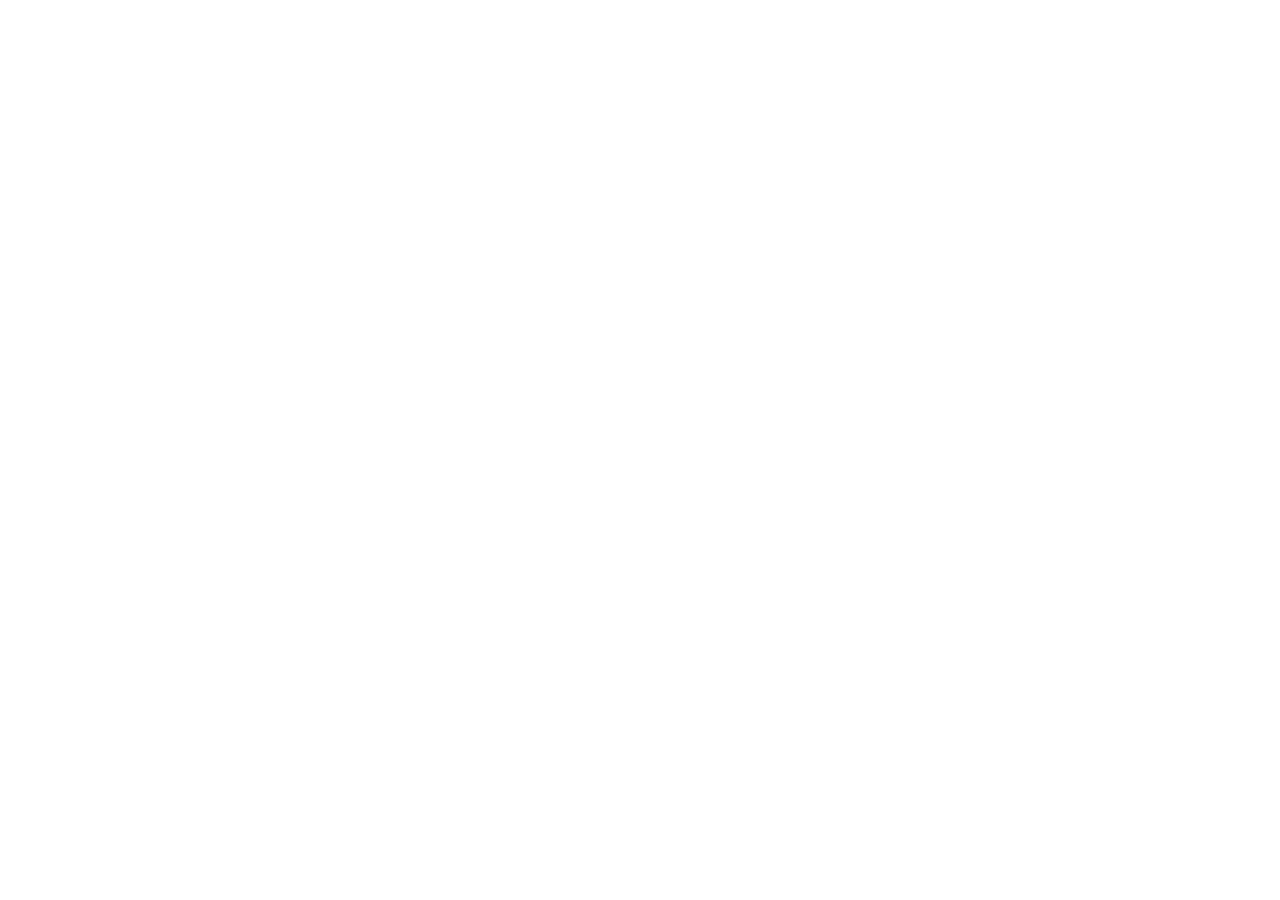
==== commit 893ead17: "React UI" ====
--- a/index.html
+++ b/index.html
@@ -4,10 +4,10 @@
 <head>
   <meta charset="utf-8" />
   <meta name="description"
-    content="Vasanth Kumar Modepalli is a Java Backend Developer in Bangalore with experience in Spring Boot, REST APIs, Oracle SQL, Python automation, and production debugging.">
+    content="Vasanth Kumar Modepalli is a Java Backend Developer in Bangalore with experience in Spring Boot, REST APIs, Oracle SQL, Python automation, and production debugging." />
   <title>Vasanth M | Java Backend Developer</title>
-  <meta name="viewport" content="width=device-width, initial-scale=1.0">
-  <link rel="icon" type="image/png" href="/favicon.png">
+  <meta name="viewport" content="width=device-width, initial-scale=1.0" />
+  <link rel="icon" type="image/png" href="/favicon.png" />
   <meta name="author" content="Vasanth M" />
   <meta name="robots" content="index, follow" />
   <meta property="og:title" content="Vasanth M | Java Backend Developer" />
@@ -15,282 +15,52 @@
     content="Java Backend Developer focused on Spring Boot APIs, SQL-heavy backend workflows, automation utilities, and production debugging." />
   <meta property="og:type" content="website" />
   <meta property="og:url" content="https://www.vasanthkumar.online/" />
-  <meta name="theme-color" content="#0f0a08" />
+  <meta name="theme-color" content="#0C0907" />
   <link rel="canonical" href="https://www.vasanthkumar.online/" />
-  
+
   <!-- Google Fonts: Inter & JetBrains Mono -->
-  <link rel="preconnect" href="https://fonts.googleapis.com">
-  <link rel="preconnect" href="https://fonts.gstatic.com" crossorigin>
-  <link href="https://fonts.googleapis.com/css2?family=Inter:wght@400;500;600;800&family=JetBrains+Mono:wght@400;600;700&display=swap" rel="stylesheet">
-  
-  <link rel="stylesheet" href="styles.css" />
+  <link rel="preconnect" href="https://fonts.googleapis.com" />
+  <link rel="preconnect" href="https://fonts.gstatic.com" crossorigin />
+  <link
+    href="https://fonts.googleapis.com/css2?family=Inter:wght@400;500;600;700;800&family=JetBrains+Mono:wght@400;600;700&display=swap"
+    rel="stylesheet" />
 
   <script type="application/ld+json">
   {
-  "@context": "https://schema.org",
-  "@type": "ProfilePage",
-  "mainEntity": {
-    "@type": "Person",
-    "name": "Vasanth Kumar Modepalli",
-    "alternateName": [
-      "Vasanth M",
-      "Vasanth Kumar",
-      "Modepalli Vasanth"
-    ],
-    "jobTitle": "Java Backend Developer",
-    "url": "https://www.vasanthkumar.online/",
-    "email": "mailto:vasanthmodepalli@gmail.com",
-    "address": {
-      "@type": "PostalAddress",
-      "addressLocality": "Bangalore",
-      "addressCountry": "India"
-    },
-    "worksFor": {
-      "@type": "Organization",
-      "name": "Infosys"
-    },
-    "knowsAbout": [
-      "Java",
-      "Spring Boot",
-      "REST APIs",
-      "Oracle SQL",
-      "Python",
-      "Backend Automation",
-      "Production Debugging"
-    ],
-    "sameAs": [
-      "https://www.linkedin.com/in/vasanthmodepalli/",
-      "https://github.com/modepallivasanth"
-        ]
-      }
-    } 
+    "@context": "https://schema.org",
+    "@type": "ProfilePage",
+    "mainEntity": {
+      "@type": "Person",
+      "name": "Vasanth Kumar Modepalli",
+      "alternateName": ["Vasanth M", "Vasanth Kumar", "Modepalli Vasanth"],
+      "jobTitle": "Java Backend Developer",
+      "url": "https://www.vasanthkumar.online/",
+      "email": "mailto:vasanthmodepalli@gmail.com",
+      "address": {
+        "@type": "PostalAddress",
+        "addressLocality": "Bangalore",
+        "addressCountry": "India"
+      },
+      "worksFor": {
+        "@type": "Organization",
+        "name": "Infosys"
+      },
+      "knowsAbout": [
+        "Java", "Spring Boot", "REST APIs", "Oracle SQL", "Python",
+        "Backend Automation", "Production Debugging"
+      ],
+      "sameAs": [
+        "https://www.linkedin.com/in/vasanthmodepalli/",
+        "https://github.com/modepallivasanth"
+      ]
+    }
+  }
   </script>
 </head>
 
 <body>
-  <a class="skip-link" href="#main">Skip to content</a>
-
-  <header class="site-header">
-    <nav class="nav container" aria-label="Primary navigation">
-      <a class="brand" href="#top" aria-label="Vasanth M home">
-        <span class="brand-mark">
-          <!-- Coffee Cup SVG -->
-          <svg xmlns="http://www.w3.org/2000/svg" viewBox="0 0 24 24">
-            <path d="M2,21V19H20V21H2M20,8V5H18V8H20M20,3A2,2 0 0,1 22,5V8A2,2 0 0,1 20,10H18V13A4,4 0 0,1 14,17H8A4,4 0 0,1 4,13V3H20M16,5H6V13A2,2 0 0,0 8,15H14A2,2 0 0,0 16,13V5Z" />
-          </svg>
-        </span>
-        <span>Vasanth M</span>
-      </a>
-      <button class="nav-toggle" type="button" aria-expanded="false" aria-controls="nav-menu">Menu //_</button>
-      <div class="nav-menu" id="nav-menu">
-        <a href="#experience">Experience</a>
-        <a href="#impact">Impact</a>
-        <a href="#project">Project</a>
-        <a href="#skills">Skills</a>
-        <a href="#contact">Contact</a>
-        <a class="nav-resume" href="assets/Vasanth__Modepalli__Resume.pdf" target="_blank" rel="noopener">public static Resume()</a>
-      </div>
-    </nav>
-  </header>
-
-  <main id="main">
-    <section class="hero container" id="top">
-      <div class="hero-copy-wrap">
-        <p class="eyebrow">System.out.println("Hello, World!");</p>
-        <h1>Hi, I'm Vasanth.</h1>
-        <p class="hero-copy">
-          I’m a Java Backend Developer. I brew robust microservices, optimize SQL queries, and build scalable automation utilities.
-        </p>
-        <div class="hero-actions" aria-label="Primary actions">
-          <a class="btn btn-primary" href="assets/Vasanth__Modepalli__Resume.pdf" target="_blank" rel="noopener">View Resume</a>
-          <a class="btn btn-secondary" href="mailto:vasanthmodepalli@gmail.com?subject=Java%20Backend%20Developer%20Opportunity">Contact Me</a>
-        </div>
-      </div>
-
-      <aside class="profile-card card" aria-label="Profile summary">
-        <dl>
-          <div>
-            <dt>Experience</dt>
-            <dd>3.5 years of brewing</dd>
-          </div>
-          <div>
-            <dt>Current Role</dt>
-            <dd>Senior Systems Engineer, Infosys</dd>
-          </div>
-          <div>
-            <dt>Location</dt>
-            <dd>Bangalore, India</dd>
-          </div>
-          <div>
-            <dt>Core Ingredients</dt>
-            <dd>Java, Spring Boot, Python, Oracle SQL</dd>
-          </div>
-        </dl>
-      </aside>
-    </section>
-
-    <section class="section container" id="experience">
-      <div class="section-heading">
-        <p class="eyebrow">Experience</p>
-        <h2>Professional experience</h2>
-        <p>Job history and day-to-day backend responsibilities.</p>
-      </div>
-
-      <div class="experience-list">
-        <article class="experience-card card">
-          <div class="experience-meta">
-            <h3>Senior Systems Engineer</h3>
-            <p>Infosys Ltd. · Jan 2024 - Present · Bangalore</p>
-          </div>
-          <ul>
-            <li>Work on backend modules for the Indian Government Income Tax Portal involving ITR verification,
-              refund-related communication, and downstream data exchange.</li>
-            <li>Build automation utilities for SQL-heavy reconciliation workflows, JSON payload generation, and
-              interface-triggered feed processing.</li>
-            <li>Investigate production issues across database records, API payloads, interface behavior, and backend
-              application flow.</li>
-            <li>Configure communication-service templates using DB-backed FreeMarker HTML templates and dynamic JSON
-              payload mapping.</li>
-          </ul>
-        </article>
-
-        <article class="experience-card card">
-          <div class="experience-meta">
-            <h3>Systems Engineer</h3>
-            <p>Infosys Ltd. · Nov 2022 - Jan 2024 · Bangalore</p>
-          </div>
-          <ul>
-            <li>Maintained backend stability for critical income-tax portal modules during high-volume filing periods.</li>
-            <li>Performed root cause analysis for transaction failures and backend data issues across Java service
-              logic, database records, and external interface payloads.</li>
-            <li>Supported REST API testing, payload validation, database verification, and production issue resolution
-              using Postman, SQL, logs, and internal debugging workflows.</li>
-          </ul>
-        </article>
-      </div>
-    </section>
-
-    <section class="section container" id="impact">
-      <div class="section-heading">
-        <p class="eyebrow">Impact</p>
-        <h2>Work highlights</h2>
-        <p>Two backend problems from enterprise work, summarized without exposing internal client details.</p>
-      </div>
-
-      <div class="impact-grid">
-        <article class="impact-card card">
-          <div class="card-labels">
-            <span>Automation</span>
-            <span>Internal Utility</span>
-          </div>
-          <h3>ITR Verification Feed Reconciliation</h3>
-          <p>
-            Built a utility to identify verified ITR submissions whose downstream verification feeds were missed,
-            generate JSON payloads from Oracle records, and trigger feed submission through an existing interface.
-          </p>
-          <ul class="mini-list">
-            <li><strong>Impact:</strong> processed 4,000-5,000 records in under 5 minutes.</li>
-            <li><strong>Stack:</strong> Python, Oracle SQL, FastAPI, Postman flow replacement.</li>
-          </ul>
-        </article>
-
-        <article class="impact-card card">
-          <div class="card-labels">
-            <span>Microservice</span>
-            <span>Templates</span>
-          </div>
-          <h3>Taxpayer Communication Templates</h3>
-          <p>
-            Onboarded taxpayer notification templates in an existing communication microservice using DB-backed
-            FreeMarker HTML templates, JSON payload mapping, and Zebra email service integration.
-          </p>
-          <ul class="mini-list">
-            <li><strong>Impact:</strong> configured 22 Notification templates.</li>
-            <li><strong>Stack:</strong> FreeMarker, JSON payload mapping, database configuration.</li>
-          </ul>
-        </article>
-      </div>
-    </section>
-
-    <section class="section container" id="project">
-      <div class="section-heading">
-        <p class="eyebrow">Project</p>
-        <h2>Personal backend project</h2>
-      </div>
-
-      <article class="project-feature card">
-        <div>
-          <h3>Scalable URL Shortener Service</h3>
-          <p>
-            RESTful URL shortener backend built with Java 17 and Spring Boot 3. The service uses Base62 alias
-            generation, Redis caching, URL analytics, DTO validation, centralized exception handling, and Dockerized
-            setup.
-          </p>
-        </div>
-        <div class="project-side">
-          <div class="chip-row">
-            <span>Java 17</span>
-            <span>Spring Boot 3</span>
-            <span>Redis</span>
-            <span>Docker</span>
-            <span>MySQL</span>
-          </div>
-          <a class="text-link" href="https://github.com/modepallivasanth" target="_blank" rel="noopener">View on GitHub</a>
-        </div>
-      </article>
-    </section>
-
-    <section class="section container" id="skills">
-      <div class="section-heading">
-        <p class="eyebrow">Skills</p>
-        <h2>Technical skills</h2>
-      </div>
-
-      <div class="skills-table card">
-        <div>
-          <h3>Languages</h3>
-          <p>"Java 8/17", "SQL", "PL/SQL", "Python"</p>
-        </div>
-        <div>
-          <h3>Backend</h3>
-          <p>"Spring Boot", "Spring MVC", "REST APIs", "Microservices", "Hibernate", "Spring Data JPA"</p>
-        </div>
-        <div>
-          <h3>Databases</h3>
-          <p>"Oracle Database", "MySQL", "PostgreSQL", "Redis"</p>
-        </div>
-        <div>
-          <h3>Tools</h3>
-          <p>"Git", "Postman", "Maven", "IntelliJ IDEA", "Docker", "Linux", "Cron Jobs"</p>
-        </div>
-        <div>
-          <h3>Concepts</h3>
-          <p>"Backend Automation", "Data Reconciliation", "API Integration", "SQL Optimization", "RCA", "JSON Payload Processing"</p>
-        </div>
-      </div>
-    </section>
-
-    <section class="section container" id="contact">
-      <div class="section-heading">
-        <p class="eyebrow">Contact</p>
-        <h2>Open to Java backend roles.</h2>
-        <p>Interested in Java Backend Developer, Spring Boot Developer, Backend Engineer, and Software Engineer - Java
-          opportunities.</p>
-      </div>
-
-      <div class="contact-panel card">
-        <div class="contact-actions" aria-label="Contact links">
-          <a class="btn btn-primary" href="mailto:vasanthmodepalli@gmail.com?subject=Java%20Backend%20Developer%20Opportunity">Email Me</a>
-          <button class="btn btn-secondary" type="button" data-copy="vasanthmodepalli@gmail.com">Copy Email</button>
-          <a class="btn btn-secondary" href="https://www.linkedin.com/in/vasanthmodepalli/" target="_blank" rel="noopener">LinkedIn</a>
-          <a class="btn btn-secondary" href="https://github.com/modepallivasanth" target="_blank" rel="noopener">GitHub</a>
-          <a class="btn btn-secondary" href="assets/Vasanth__Modepalli__Resume.pdf" target="_blank" rel="noopener">Resume PDF</a>
-        </div>
-      </div>
-    </section>
-  </main>
-
-  <script src="script.js"></script>
+  <div id="root"></div>
+  <script type="module" src="/src/main.jsx"></script>
 </body>
 
-</html>+</html>
